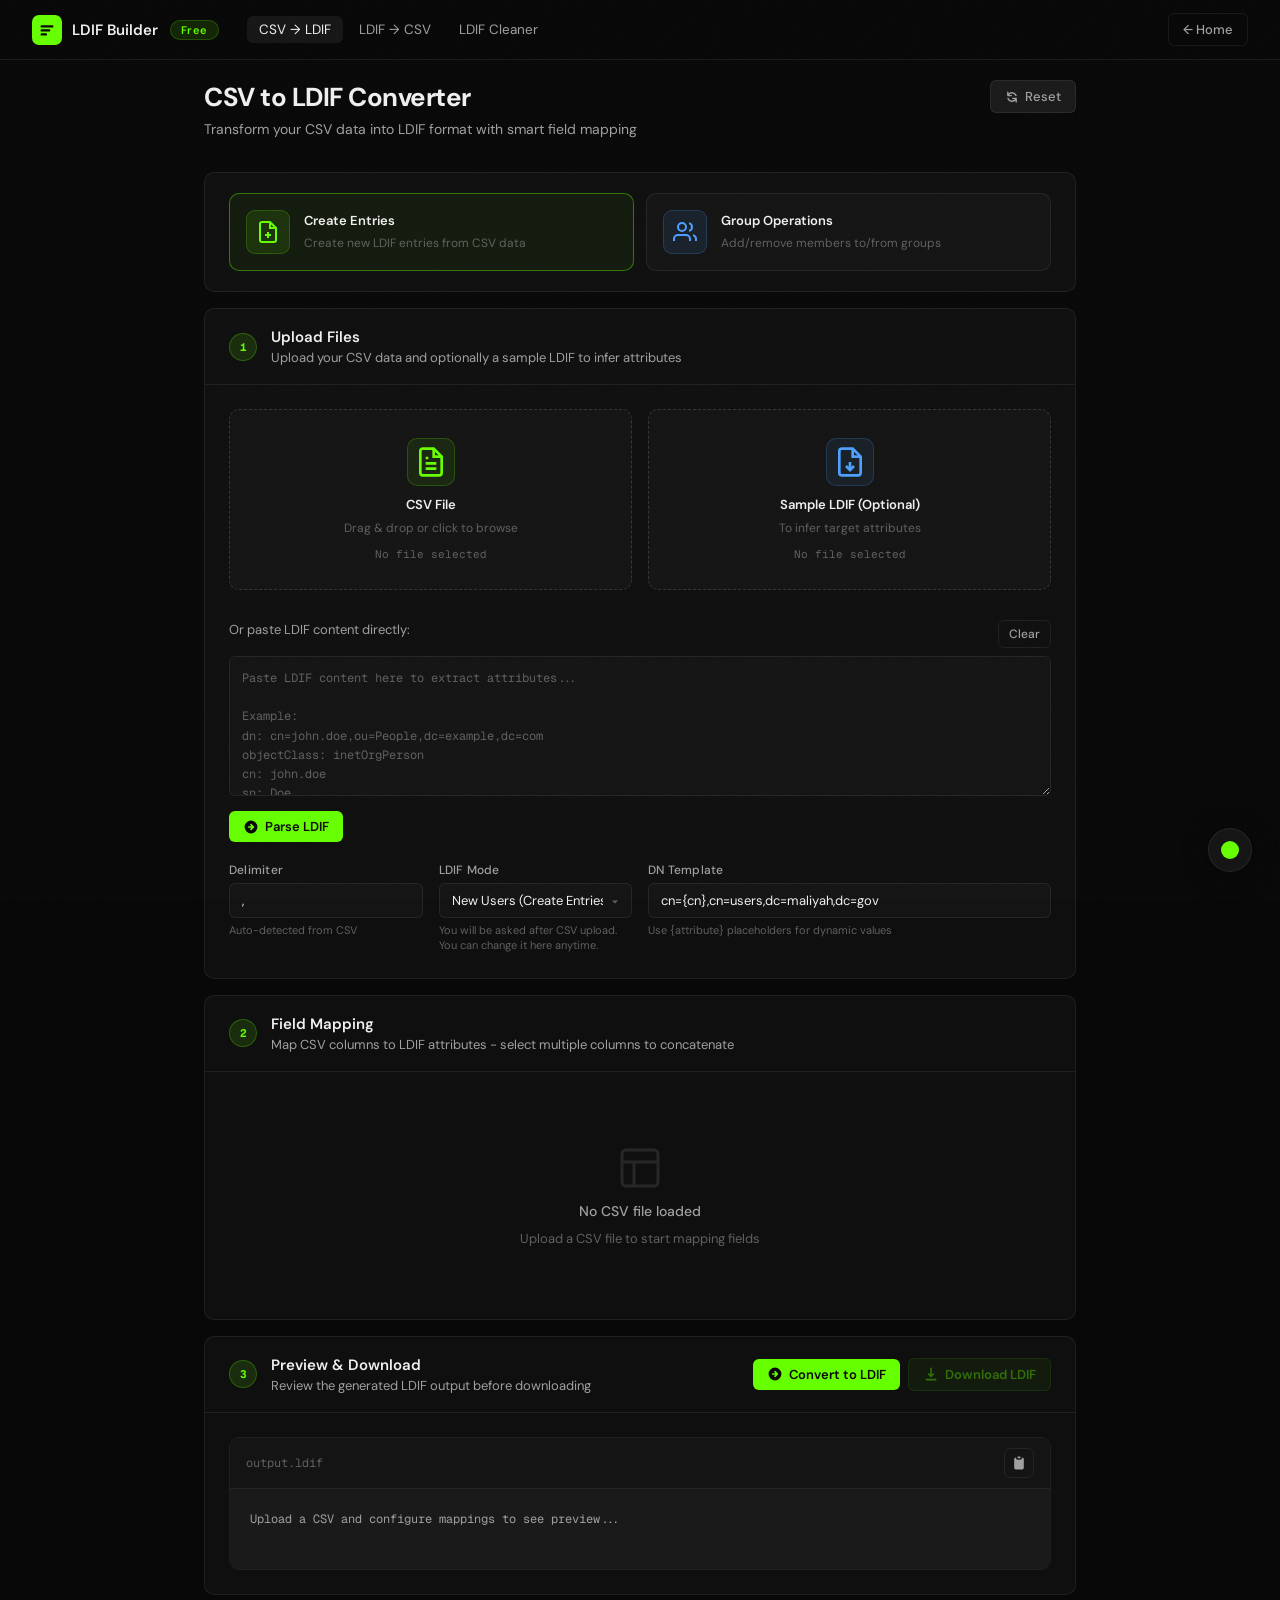
==== csv-to-ldif.html @ 5ff6b65e "Redesign tool pages to match landing page design system - Replace Inter font with DM Sans + Geist Mo" ====
<!doctype html>
<html lang="en">
<head>
  <meta charset="UTF-8" />
  <meta name="viewport" content="width=device-width, initial-scale=1.0" />
  <title>CSV → LDIF Converter</title>
  <link rel="preconnect" href="https://fonts.googleapis.com">
  <link href="https://fonts.googleapis.com/css2?family=DM+Sans:ital,opsz,wght@0,9..40,300;0,9..40,400;0,9..40,500;0,9..40,600;0,9..40,700;1,9..40,400&family=Geist+Mono:wght@300;400;500&display=swap" rel="stylesheet">
  <style>
/* ─── TOKENS ─── */
:root{
  --accent:#66ff00;--accent-rgb:102,255,0;
  --bg:#080808;--bg-1:#0f0f0f;--bg-2:#141414;--bg-3:#1a1a1a;
  --border:rgba(255,255,255,.07);--border-hover:rgba(255,255,255,.14);
  --text:#f0f0f0;--text-2:#a0a0a0;--text-3:#606060;
  --red:#ff4d4d;--yellow:#f5a623;--blue:#4d9fff;
  --r:10px;--r-sm:6px;
}
*,*::before,*::after{box-sizing:border-box;margin:0;padding:0}
html{scroll-behavior:smooth}
body{background:var(--bg);color:var(--text);font-family:'DM Sans',sans-serif;-webkit-font-smoothing:antialiased;overflow-x:hidden}
body::before{content:'';position:fixed;inset:0;z-index:1000;pointer-events:none;opacity:.028;background-image:url("data:image/svg+xml,%3Csvg viewBox='0 0 512 512' xmlns='http://www.w3.org/2000/svg'%3E%3Cfilter id='n'%3E%3CfeTurbulence type='fractalNoise' baseFrequency='0.75' numOctaves='4' stitchTiles='stitch'/%3E%3C/filter%3E%3Crect width='100%25' height='100%25' filter='url(%23n)'/%3E%3C/svg%3E");background-size:200px 200px}

/* ─── NAV ─── */
nav{position:fixed;top:0;left:0;right:0;z-index:500;height:60px;display:flex;align-items:center;padding:0 32px;border-bottom:1px solid var(--border);background:rgba(8,8,8,.82);backdrop-filter:blur(24px) saturate(1.8);-webkit-backdrop-filter:blur(24px) saturate(1.8)}
.nav-logo{display:flex;align-items:center;gap:10px;text-decoration:none;font-size:15px;font-weight:600;color:var(--text);flex-shrink:0}
.nav-logo-mark{width:30px;height:30px;background:var(--accent);border-radius:7px;display:grid;place-items:center;transition:background .3s}
.nav-pill{margin-left:12px;border-radius:100px;padding:2px 10px;font-size:11px;font-weight:600;letter-spacing:.04em;background:rgba(var(--accent-rgb),.12);border:1px solid rgba(var(--accent-rgb),.2);color:var(--accent);transition:background .3s,border-color .3s,color .3s}
.nav-links{display:flex;align-items:center;gap:4px;margin-left:28px;flex:1}
.nav-link{font-size:13.5px;color:var(--text-2);text-decoration:none;padding:5px 12px;border-radius:var(--r-sm);transition:color .15s,background .15s;font-weight:400}
.nav-link:hover{color:var(--text);background:rgba(255,255,255,.05)}
.nav-link.active{color:var(--text);background:rgba(255,255,255,.06)}
.nav-right{margin-left:auto;display:flex;align-items:center;gap:10px}
.btn-ghost{font-size:13px;color:var(--text-2);text-decoration:none;padding:7px 14px;border-radius:var(--r-sm);border:1px solid var(--border);transition:color .15s,border-color .15s;font-weight:500;cursor:pointer;background:none;display:inline-flex;align-items:center;gap:6px}
.btn-ghost:hover{color:var(--text);border-color:var(--border-hover)}

/* ─── LAYOUT ─── */
.page-wrap{max-width:920px;margin:0 auto;padding:80px 24px 80px}
.page-header-row{display:flex;align-items:flex-start;justify-content:space-between;gap:16px;margin-bottom:32px}
.page-title{font-size:26px;font-weight:700;color:var(--text);letter-spacing:-.5px;margin-bottom:5px}
.page-subtitle{font-size:14px;color:var(--text-2);line-height:1.5}

/* ─── CARDS ─── */
.card{background:var(--bg-1);border:1px solid var(--border);border-radius:var(--r);overflow:hidden;margin-bottom:16px}
.card-header{display:flex;align-items:center;gap:14px;padding:18px 24px;border-bottom:1px solid var(--border)}
.card-header>div:not(.step-badge):not(.header-actions){flex:1;min-width:0}
.card-header h2{font-size:15px;font-weight:600;color:var(--text);margin-bottom:2px}
.card-header p{font-size:13px;color:var(--text-2)}
.card-body{padding:24px}
.header-actions{display:flex;align-items:center;gap:8px;margin-left:auto;flex-shrink:0}

/* ─── STEP BADGE ─── */
.step-badge{width:28px;height:28px;border-radius:50%;background:rgba(var(--accent-rgb),.12);border:1px solid rgba(var(--accent-rgb),.25);display:grid;place-items:center;font-size:11px;font-weight:700;color:var(--accent);font-family:'Geist Mono',monospace;flex-shrink:0}

/* ─── BUTTONS ─── */
.btn{display:inline-flex;align-items:center;gap:6px;font-size:13px;font-weight:500;border-radius:var(--r-sm);padding:7px 14px;cursor:pointer;border:none;font-family:'DM Sans',sans-serif;transition:opacity .15s,transform .15s,background .15s,border-color .15s,color .15s;text-decoration:none}
.btn-primary{background:var(--accent);color:#080808;font-weight:600}
.btn-primary:hover{opacity:.88;transform:translateY(-1px)}
.btn-primary:disabled{opacity:.4;cursor:not-allowed;transform:none}
.btn-secondary{background:var(--bg-3);color:var(--text-2);border:1px solid var(--border)}
.btn-secondary:hover{border-color:var(--border-hover);color:var(--text)}
.btn-secondary:disabled{opacity:.4;cursor:not-allowed}
.btn-outline{background:transparent;color:var(--text-2);border:1px solid var(--border)}
.btn-outline:hover{border-color:var(--border-hover);color:var(--text)}
.btn-outline:disabled{opacity:.4;cursor:not-allowed}
.btn-success{background:rgba(var(--accent-rgb),.12);color:var(--accent);border:1px solid rgba(var(--accent-rgb),.25);font-weight:600}
.btn-success:hover{background:rgba(var(--accent-rgb),.2)}
.btn-success:disabled{opacity:.4;cursor:not-allowed}
.btn-sm{padding:5px 10px;font-size:12px}
.btn-icon{background:transparent;border:1px solid var(--border);border-radius:var(--r-sm);padding:6px;cursor:pointer;color:var(--text-2);display:inline-flex;align-items:center;justify-content:center;transition:border-color .15s,color .15s}
.btn-icon:hover{border-color:var(--border-hover);color:var(--text)}

/* ─── FORMS ─── */
.form-group{display:flex;flex-direction:column;gap:5px}
.form-group label{font-size:12px;font-weight:500;color:var(--text-2);letter-spacing:.02em}
.input{background:var(--bg-2);border:1px solid var(--border);color:var(--text);border-radius:var(--r-sm);padding:8px 12px;font-size:13px;font-family:'DM Sans',sans-serif;outline:none;width:100%;transition:border-color .15s}
.input:focus{border-color:rgba(var(--accent-rgb),.4)}
.input::placeholder{color:var(--text-3)}
select.input{cursor:pointer;-webkit-appearance:none;appearance:none;background-image:url("data:image/svg+xml,%3Csvg xmlns='http://www.w3.org/2000/svg' width='12' height='12' viewBox='0 0 20 20' fill='%23606060'%3E%3Cpath d='M10 14l-5-5h10l-5 5z'/%3E%3C/svg%3E");background-repeat:no-repeat;background-position:right 10px center;padding-right:28px}
.hint{font-size:11px;color:var(--text-3);line-height:1.4}
.settings-row{display:grid;grid-template-columns:repeat(auto-fit,minmax(180px,1fr));gap:16px;margin-top:20px}
.settings-row .flex-grow{grid-column:span 2}

/* ─── UPLOAD ─── */
.upload-grid{display:grid;grid-template-columns:1fr 1fr;gap:16px;margin-bottom:20px}
.upload-zone{background:var(--bg-2);border:1px dashed var(--border-hover);border-radius:var(--r);padding:28px 20px;display:flex;flex-direction:column;align-items:center;gap:10px;cursor:pointer;transition:border-color .15s,background .15s;text-align:center;position:relative}
.upload-zone:hover,.upload-zone.drag-over{border-color:rgba(var(--accent-rgb),.4);background:rgba(var(--accent-rgb),.03)}
.upload-icon{width:48px;height:48px;border-radius:10px;background:var(--bg-3);border:1px solid var(--border);display:grid;place-items:center;color:var(--text-3)}
.upload-icon.csv{color:var(--accent);border-color:rgba(var(--accent-rgb),.2);background:rgba(var(--accent-rgb),.08)}
.upload-icon.ldif{color:var(--blue);border-color:rgba(77,159,255,.2);background:rgba(77,159,255,.08)}
.upload-text strong{display:block;font-size:13px;font-weight:600;color:var(--text);margin-bottom:3px}
.upload-text span{font-size:12px;color:var(--text-3)}
.upload-status{font-size:11px;color:var(--text-3);font-family:'Geist Mono',monospace}
.upload-status.loaded{color:var(--accent)}

/* ─── PASTE ─── */
.paste-section{margin-bottom:20px}
.paste-header{display:flex;align-items:center;justify-content:space-between;margin-bottom:8px}
.paste-header span{font-size:13px;color:var(--text-2)}
.paste-textarea{width:100%;height:140px;background:var(--bg-2);border:1px solid var(--border);color:var(--text);border-radius:var(--r-sm);padding:12px;font-size:12px;font-family:'Geist Mono',monospace;line-height:1.6;outline:none;resize:vertical;transition:border-color .15s}
.paste-textarea:focus{border-color:rgba(var(--accent-rgb),.4)}
.paste-textarea::placeholder{color:var(--text-3)}
.paste-section .btn{margin-top:10px}

/* ─── MODE SELECTOR ─── */
.mode-selector-card .card-body{padding:20px 24px}
.mode-selector{display:grid;grid-template-columns:1fr 1fr;gap:12px}
.mode-option{cursor:pointer;position:relative}
.mode-option input[type=radio]{position:absolute;opacity:0;pointer-events:none}
.mode-content{background:var(--bg-2);border:1px solid var(--border);border-radius:var(--r);padding:16px;display:flex;align-items:center;gap:14px;transition:border-color .15s,background .15s}
.mode-option input:checked+.mode-content{border-color:rgba(var(--accent-rgb),.4);background:rgba(var(--accent-rgb),.05)}
.mode-content:hover{border-color:var(--border-hover)}
.mode-icon{width:44px;height:44px;border-radius:9px;display:grid;place-items:center;flex-shrink:0}
.mode-icon.create{background:rgba(var(--accent-rgb),.1);color:var(--accent);border:1px solid rgba(var(--accent-rgb),.2)}
.mode-icon.groups{background:rgba(77,159,255,.1);color:var(--blue);border:1px solid rgba(77,159,255,.2)}
.mode-text strong{display:block;font-size:13px;font-weight:600;color:var(--text);margin-bottom:2px}
.mode-text span{font-size:12px;color:var(--text-3)}

/* ─── MAPPING ─── */
.mapping-interface{display:flex;flex-direction:column;gap:16px}
.mapping-columns{display:grid;grid-template-columns:1fr auto 1fr;gap:16px;align-items:start}
.mapping-column{background:var(--bg-2);border:1px solid var(--border);border-radius:var(--r);overflow:hidden}
.column-header{display:flex;align-items:center;justify-content:space-between;padding:12px 16px;border-bottom:1px solid var(--border)}
.column-header h3{font-size:13px;font-weight:600;color:var(--text)}
.mapping-arrow{display:flex;align-items:center;justify-content:center;padding-top:52px;color:var(--text-3)}
.attribute-list{max-height:320px;overflow-y:auto;padding:8px}
.attribute-list::-webkit-scrollbar{width:4px}
.attribute-list::-webkit-scrollbar-thumb{background:var(--border-hover);border-radius:2px}
.mapping-details{background:var(--bg-2);border:1px solid var(--border);border-radius:var(--r);overflow:hidden}
.details-header{display:flex;align-items:center;justify-content:space-between;padding:14px 20px;border-bottom:1px solid var(--border)}
.details-header h3{font-size:13px;font-weight:600;color:var(--text)}
.details-body{padding:20px;display:flex;flex-direction:column;gap:16px}
.selected-fields label,.literal-row>label{font-size:12px;font-weight:500;color:var(--text-2);display:block;margin-bottom:6px}
.selected-list{display:flex;flex-wrap:wrap;gap:6px;min-height:34px;padding:8px;background:var(--bg-3);border-radius:var(--r-sm);border:1px solid var(--border)}
.literal-controls{display:flex;gap:8px}
.type-options,.concat-options{display:grid;grid-template-columns:1fr 1fr;gap:16px}
.toggle-group{display:flex;flex-direction:column;gap:8px}
.toggle-item{display:flex;align-items:center;gap:8px;cursor:pointer;font-size:13px;color:var(--text-2)}
.toggle-item input[type=checkbox]{accent-color:var(--accent);width:14px;height:14px;cursor:pointer}
.literal-row{display:flex;flex-direction:column;gap:6px}

/* ─── GROUPS ─── */
.groups-interface,.operations-list{display:flex;flex-direction:column;gap:12px}

/* ─── EMPTY STATE ─── */
.empty-state{display:flex;flex-direction:column;align-items:center;justify-content:center;gap:10px;padding:48px 24px;text-align:center;color:var(--text-3)}
.empty-state p{font-size:14px;font-weight:500;color:var(--text-2)}
.empty-state span{font-size:13px;color:var(--text-3)}
.empty-state-sm{display:flex;flex-direction:column;align-items:center;gap:6px;padding:24px;text-align:center}
.empty-state-sm p{font-size:13px;color:var(--text-2)}
.empty-state-sm span{font-size:12px;color:var(--text-3)}

/* ─── PREVIEW ─── */
.preview-container{border:1px solid var(--border);border-radius:var(--r);overflow:hidden}
.preview-header{display:flex;align-items:center;justify-content:space-between;padding:10px 16px;background:var(--bg-2);border-bottom:1px solid var(--border)}
.preview-header span{font-size:12px;color:var(--text-3);font-family:'Geist Mono',monospace}
.preview-code{background:var(--bg-3);color:var(--text-2);font-family:'Geist Mono',monospace;font-size:12px;line-height:1.7;padding:20px;overflow-x:auto;white-space:pre-wrap;word-break:break-all;max-height:480px;overflow-y:auto;min-height:80px}
.preview-code::-webkit-scrollbar{width:4px;height:4px}
.preview-code::-webkit-scrollbar-thumb{background:var(--border-hover);border-radius:2px}

/* ─── ALERTS ─── */
.alert{padding:12px 16px;border-radius:var(--r-sm);font-size:13px;margin-bottom:16px;border:1px solid;line-height:1.5}
.alert-warning{background:rgba(245,166,35,.08);border-color:rgba(245,166,35,.2);color:var(--yellow)}
.alert-info{background:rgba(77,159,255,.08);border-color:rgba(77,159,255,.2);color:var(--blue)}

/* ─── THEME PANEL ─── */
.theme-btn{position:fixed;bottom:28px;right:28px;z-index:600;width:44px;height:44px;border-radius:50%;background:var(--bg-2);border:1px solid var(--border);display:flex;align-items:center;justify-content:center;cursor:pointer;transition:border-color .2s,transform .2s;box-shadow:0 4px 24px rgba(0,0,0,.5)}
.theme-btn:hover{border-color:var(--accent);transform:scale(1.05)}
.theme-swatch{width:18px;height:18px;border-radius:50%;background:var(--accent);transition:background .3s}
.theme-panel{position:fixed;bottom:84px;right:28px;z-index:601;background:var(--bg-2);border:1px solid var(--border);border-radius:16px;padding:20px;width:248px;box-shadow:0 20px 60px rgba(0,0,0,.6);transform:translateY(12px) scale(.96);opacity:0;pointer-events:none;transition:transform .2s ease,opacity .2s ease}
.theme-panel.open{transform:translateY(0) scale(1);opacity:1;pointer-events:all}
.tp-title{font-size:12px;font-weight:600;color:var(--text-2);letter-spacing:.06em;text-transform:uppercase;margin-bottom:14px}
.tp-presets{display:grid;grid-template-columns:repeat(6,1fr);gap:8px;margin-bottom:16px}
.tp-preset{width:100%;aspect-ratio:1;border-radius:50%;border:2px solid transparent;cursor:pointer;transition:transform .15s,border-color .15s}
.tp-preset:hover{transform:scale(1.15)}
.tp-preset.selected{border-color:var(--text)}
.tp-input-row{display:flex;align-items:center;gap:8px;margin-bottom:12px}
.tp-hash{font-family:'Geist Mono',monospace;font-size:13px;color:var(--text-3)}
.tp-hex{flex:1;background:var(--bg-3);border:1px solid var(--border);border-radius:var(--r-sm);padding:7px 10px;font-family:'Geist Mono',monospace;font-size:13px;color:var(--text);outline:none;transition:border-color .15s;letter-spacing:.06em;text-transform:uppercase}
.tp-hex:focus{border-color:var(--accent)}
.tp-hex::placeholder{color:var(--text-3)}
.tp-apply{background:var(--accent);color:#080808;border:none;border-radius:var(--r-sm);padding:7px 14px;font-size:12px;font-weight:700;cursor:pointer;transition:opacity .15s,background .3s;white-space:nowrap}
.tp-apply:hover{opacity:.85}
.tp-live-row{display:flex;align-items:center;gap:8px}
.tp-live-dot{width:8px;height:8px;border-radius:50%;background:var(--accent);transition:background .3s}
.tp-live-label{font-size:11px;color:var(--text-3)}
.tp-error{font-size:11px;color:#ff4d4d;margin-top:6px;min-height:16px;font-family:'Geist Mono',monospace}

/* ─── RESPONSIVE ─── */
@media(max-width:768px){
  nav{padding:0 16px}
  .nav-links{display:none}
  .page-wrap{padding:76px 16px 60px}
  .upload-grid{grid-template-columns:1fr}
  .mapping-columns{grid-template-columns:1fr}
  .mapping-arrow{display:none}
  .type-options,.concat-options{grid-template-columns:1fr}
  .settings-row .flex-grow{grid-column:span 1}
}
  </style>
</head>
<body>

<nav>
  <a href="index.html" class="nav-logo">
    <div class="nav-logo-mark">
      <svg width="16" height="16" viewBox="0 0 20 20" fill="none">
        <rect x="2" y="4" width="16" height="3" rx="1.5" fill="#080808"/>
        <rect x="2" y="9" width="12" height="3" rx="1.5" fill="#080808"/>
        <rect x="2" y="14" width="8" height="3" rx="1.5" fill="#080808"/>
      </svg>
    </div>
    LDIF Builder
  </a>
  <span class="nav-pill">Free</span>
  <div class="nav-links">
    <a href="csv-to-ldif.html" class="nav-link active">CSV → LDIF</a>
    <a href="ldif-to-csv.html" class="nav-link">LDIF → CSV</a>
    <a href="ldif-cleaner.html" class="nav-link">LDIF Cleaner</a>
  </div>
  <div class="nav-right">
    <a href="index.html" class="btn-ghost">← Home</a>
  </div>
</nav>

<div class="page-wrap">
  <div class="page-header-row">
    <div>
      <h1 class="page-title">CSV to LDIF Converter</h1>
      <p class="page-subtitle">Transform your CSV data into LDIF format with smart field mapping</p>
    </div>
    <div>
      <button class="btn btn-secondary" id="resetBtn">
        <svg width="14" height="14" viewBox="0 0 20 20" fill="currentColor">
          <path fill-rule="evenodd" d="M4 2a1 1 0 011 1v2.101a7.002 7.002 0 0111.601 2.566 1 1 0 11-1.885.666A5.002 5.002 0 005.999 7H9a1 1 0 010 2H4a1 1 0 01-1-1V3a1 1 0 011-1zm.008 9.057a1 1 0 011.276.61A5.002 5.002 0 0014.001 13H11a1 1 0 110-2h5a1 1 0 011 1v5a1 1 0 11-2 0v-2.101a7.002 7.002 0 01-11.601-2.566 1 1 0 01.61-1.276z" clip-rule="evenodd" />
        </svg>
        Reset
      </button>
    </div>
  </div>

  <!-- Mode Selector -->
  <section class="card mode-selector-card">
    <div class="card-body">
      <div class="mode-selector">
        <label class="mode-option">
          <input type="radio" name="appMode" value="create" checked />
          <div class="mode-content">
            <div class="mode-icon create">
              <svg width="24" height="24" viewBox="0 0 24 24" fill="none" stroke="currentColor" stroke-width="2">
                <path d="M14 2H6a2 2 0 0 0-2 2v16a2 2 0 0 0 2 2h12a2 2 0 0 0 2-2V8z" />
                <polyline points="14 2 14 8 20 8" />
                <line x1="12" y1="18" x2="12" y2="12" />
                <line x1="9" y1="15" x2="15" y2="15" />
              </svg>
            </div>
            <div class="mode-text">
              <strong>Create Entries</strong>
              <span>Create new LDIF entries from CSV data</span>
            </div>
          </div>
        </label>
        <label class="mode-option">
          <input type="radio" name="appMode" value="groups" />
          <div class="mode-content">
            <div class="mode-icon groups">
              <svg width="24" height="24" viewBox="0 0 24 24" fill="none" stroke="currentColor" stroke-width="2">
                <path d="M17 21v-2a4 4 0 0 0-4-4H5a4 4 0 0 0-4 4v2" />
                <circle cx="9" cy="7" r="4" />
                <path d="M23 21v-2a4 4 0 0 0-3-3.87" />
                <path d="M16 3.13a4 4 0 0 1 0 7.75" />
              </svg>
            </div>
            <div class="mode-text">
              <strong>Group Operations</strong>
              <span>Add/remove members to/from groups</span>
            </div>
          </div>
        </label>
      </div>
    </div>
  </section>

  <!-- Step 1: Upload -->
  <section class="card" id="step1Card">
    <div class="card-header">
      <div class="step-badge">1</div>
      <div>
        <h2>Upload Files</h2>
        <p class="create-mode-only">Upload your CSV data and optionally a sample LDIF to infer attributes</p>
        <p class="groups-mode-only" style="display: none;">Upload CSV file with member identifiers (e.g., civil IDs)</p>
      </div>
    </div>
    <div class="card-body">
      <div class="upload-grid">
        <div class="upload-zone" id="csvDropZone">
          <input type="file" id="csvInput" accept=".csv" hidden />
          <div class="upload-icon csv">
            <svg width="32" height="32" viewBox="0 0 24 24" fill="none" stroke="currentColor" stroke-width="2">
              <path d="M14 2H6a2 2 0 0 0-2 2v16a2 2 0 0 0 2 2h12a2 2 0 0 0 2-2V8z" />
              <polyline points="14 2 14 8 20 8" />
              <line x1="16" y1="13" x2="8" y2="13" />
              <line x1="16" y1="17" x2="8" y2="17" />
              <polyline points="10 9 9 9 8 9" />
            </svg>
          </div>
          <div class="upload-text">
            <strong>CSV File</strong>
            <span>Drag &amp; drop or click to browse</span>
          </div>
          <div class="upload-status" id="csvStatus">No file selected</div>
        </div>

        <div class="upload-zone create-mode-only" id="ldifDropZone">
          <input type="file" id="ldifInput" accept=".ldif,.txt" hidden />
          <div class="upload-icon ldif">
            <svg width="32" height="32" viewBox="0 0 24 24" fill="none" stroke="currentColor" stroke-width="2">
              <path d="M14 2H6a2 2 0 0 0-2 2v16a2 2 0 0 0 2 2h12a2 2 0 0 0 2-2V8z" />
              <polyline points="14 2 14 8 20 8" />
              <path d="M12 18v-6" />
              <path d="M9 15l3 3 3-3" />
            </svg>
          </div>
          <div class="upload-text">
            <strong>Sample LDIF (Optional)</strong>
            <span>To infer target attributes</span>
          </div>
          <div class="upload-status" id="ldifStatus">No file selected</div>
        </div>
      </div>

      <div class="paste-section create-mode-only">
        <div class="paste-header">
          <span>Or paste LDIF content directly:</span>
          <button class="btn btn-outline btn-sm" id="clearLdifPasteBtn">Clear</button>
        </div>
        <textarea id="ldifPasteArea" class="paste-textarea" placeholder="Paste LDIF content here to extract attributes...

Example:
dn: cn=john.doe,ou=People,dc=example,dc=com
objectClass: inetOrgPerson
cn: john.doe
sn: Doe
givenName: John
mail: john.doe@example.com"></textarea>
        <button class="btn btn-primary" id="parseLdifPasteBtn">
          <svg width="16" height="16" viewBox="0 0 20 20" fill="currentColor">
            <path fill-rule="evenodd" d="M10 18a8 8 0 100-16 8 8 0 000 16zm3.707-8.707l-3-3a1 1 0 00-1.414 1.414L10.586 9H7a1 1 0 100 2h3.586l-1.293 1.293a1 1 0 101.414 1.414l3-3a1 1 0 000-1.414z" clip-rule="evenodd" />
          </svg>
          Parse LDIF
        </button>
      </div>

      <div class="settings-row">
        <div class="form-group">
          <label for="delimiter">Delimiter</label>
          <input type="text" id="delimiter" class="input" value="," placeholder="," />
          <span class="hint">Auto-detected from CSV</span>
        </div>
        <div class="form-group create-mode-only">
          <label for="userRecordMode">LDIF Mode</label>
          <select id="userRecordMode" class="input">
            <option value="new">New Users (Create Entries)</option>
            <option value="modify">Old Users (Modify Existing)</option>
          </select>
          <span class="hint">You will be asked after CSV upload. You can change it here anytime.</span>
        </div>
        <div class="form-group flex-grow create-mode-only">
          <label for="dnTemplate">DN Template</label>
          <input type="text" id="dnTemplate" class="input" value="cn={cn},cn=users,dc=maliyah,dc=gov" />
          <span class="hint">Use {attribute} placeholders for dynamic values</span>
        </div>
      </div>
    </div>
  </section>

  <!-- Step 2: Mappings / Operations -->
  <section class="card" id="step2Card">
    <div class="card-header">
      <div class="step-badge">2</div>
      <div>
        <h2 class="create-mode-only">Field Mapping</h2>
        <p class="create-mode-only">Map CSV columns to LDIF attributes - select multiple columns to concatenate</p>
        <h2 class="groups-mode-only" style="display: none;">Configure Operations</h2>
        <p class="groups-mode-only" style="display: none;">Define group operations to add/remove members. Use static groups or map group names from CSV for multi-group support.</p>
      </div>
      <button class="btn btn-outline btn-sm groups-mode-only" id="addOperationBtn" style="display: none;">+ Add Operation</button>
    </div>
    <div class="card-body">
      <div id="mappingHint" class="empty-state">
        <svg width="48" height="48" viewBox="0 0 24 24" fill="none" stroke="currentColor" stroke-width="1.5" opacity="0.3">
          <rect x="3" y="3" width="18" height="18" rx="2" ry="2" />
          <line x1="3" y1="9" x2="21" y2="9" />
          <line x1="9" y1="21" x2="9" y2="9" />
        </svg>
        <p>No CSV file loaded</p>
        <span>Upload a CSV file to start mapping fields</span>
      </div>
      <div id="mappingInterface" class="mapping-interface" style="display: none;">
        <div class="mapping-columns">
          <div class="mapping-column">
            <div class="column-header">
              <h3>LDIF Attributes (Target)</h3>
              <button class="btn btn-outline btn-sm" id="addLdifAttr">+ Add Custom</button>
            </div>
            <div id="ldifAttributesList" class="attribute-list"></div>
          </div>

          <div class="mapping-arrow">
            <svg width="32" height="32" viewBox="0 0 24 24" fill="none" stroke="currentColor" stroke-width="2">
              <line x1="5" y1="12" x2="19" y2="12"></line>
              <polyline points="12 5 19 12 12 19"></polyline>
            </svg>
          </div>

          <div class="mapping-column">
            <div class="column-header">
              <h3>CSV Columns (Source)</h3>
              <span class="hint" id="csvColumnCount">0 columns</span>
            </div>
            <div id="csvColumnsList" class="attribute-list"></div>
          </div>
        </div>

        <div class="mapping-details" id="mappingDetails" style="display: none;">
          <div class="details-header">
            <h3>Mapping Configuration: <span id="currentAttrName"></span></h3>
            <button class="btn btn-secondary btn-sm" id="clearMapping">Clear Mapping</button>
          </div>
          <div class="details-body">
            <div class="selected-fields">
              <label>Selected CSV Columns:</label>
              <div id="selectedFieldsList" class="selected-list"></div>
            </div>
            <div class="literal-row">
              <label for="literalValue">Add Literal Value</label>
              <div class="literal-controls">
                <input type="text" id="literalValue" class="input" placeholder="e.g., @example.com or OU=People" />
                <button class="btn btn-outline btn-sm" id="addLiteral">Add Literal</button>
              </div>
              <span class="hint">Use literals to add prefixes/suffixes or static text alongside CSV columns.</span>
            </div>
            <div class="type-options">
              <div class="form-group">
                <label for="attrType">Attribute Type</label>
                <select id="attrType" class="input">
                  <option value="text">Text (plain value)</option>
                  <option value="dn">DN (Distinguished Name)</option>
                </select>
                <span class="hint">Use DN type for attributes like manager that reference other entries.</span>
              </div>
              <div class="form-group dn-template-group" id="dnTemplateGroup" style="display: none;">
                <label for="attrDnTemplate">DN Template for this Attribute</label>
                <input type="text" id="attrDnTemplate" class="input" placeholder="cn={value},cn=users,dc=maliyah,dc=gov" />
                <span class="hint">Use {value} as placeholder for the mapped value (e.g., manager's civil ID).</span>
              </div>
            </div>
            <div class="concat-options">
              <div class="form-group">
                <label>Concatenation Separator</label>
                <input type="text" id="concatSeparator" class="input" value=" " placeholder="Space" />
                <span class="hint">Character(s) to join multiple fields (e.g., space, comma, dash)</span>
              </div>
              <div class="form-group">
                <label class="toggle-item">
                  <input type="checkbox" id="useCustomSeparator" />
                  <span>Use Custom Separator for Column Combining</span>
                </label>
                <span class="hint">Enable this to combine multiple CSV columns with a delimiter that can be split later in LDIF → CSV</span>
              </div>
              <div class="form-group" id="customSeparatorGroup" style="display: none;">
                <label>Custom Separator (for splitting later)</label>
                <input type="text" id="customSeparator" class="input" value="," placeholder="," />
                <span class="hint">Use a unique delimiter (e.g., comma, pipe |, or semicolon ;) to combine columns so they can be easily split in the LDIF → CSV tool</span>
              </div>
              <div class="toggle-group">
                <label class="toggle-item">
                  <input type="checkbox" id="concatTrim" checked />
                  <span>Trim whitespace</span>
                </label>
                <label class="toggle-item">
                  <input type="checkbox" id="concatSkipEmpty" checked />
                  <span>Skip empty parts</span>
                </label>
              </div>
            </div>
            <div class="literal-row">
              <label>Repeatable Attributes</label>
              <div class="literal-controls">
                <select id="repeatablePreset" class="input">
                  <option value="objectClass">objectClass</option>
                  <option value="replace">replace</option>
                </select>
                <button class="btn btn-outline btn-sm" id="addRepeatablePreset" type="button">Add Preset</button>
              </div>
              <div class="literal-controls" style="margin-top: 8px;">
                <input type="text" id="customRepeatableAttr" class="input" placeholder="Custom attribute (e.g., changetype)" />
                <button class="btn btn-outline btn-sm" id="addCustomRepeatable" type="button">Add Custom</button>
              </div>
              <span class="hint">Default repeatable attributes are objectClass and replace.</span>
              <div id="repeatableAttrsList" class="selected-list" style="margin-top: 8px;"></div>
            </div>
          </div>
        </div>
      </div>

      <!-- Groups Mode: Operations List -->
      <div id="groupsInterface" class="groups-interface" style="display: none;">
        <div id="groupsHint" class="empty-state">
          <svg width="48" height="48" viewBox="0 0 24 24" fill="none" stroke="currentColor" stroke-width="1.5" opacity="0.3">
            <path d="M17 21v-2a4 4 0 0 0-4-4H5a4 4 0 0 0-4 4v2" />
            <circle cx="9" cy="7" r="4" />
            <path d="M23 21v-2a4 4 0 0 0-3-3.87" />
            <path d="M16 3.13a4 4 0 0 1 0 7.75" />
          </svg>
          <p>No operations configured</p>
          <span>Click "+ Add Operation" to add group membership updates or single-user attribute modifications</span>
        </div>
        <div id="operationsList" class="operations-list"></div>
      </div>
    </div>
  </section>

  <!-- Step 3: Preview -->
  <section class="card">
    <div class="card-header">
      <div class="step-badge">3</div>
      <div>
        <h2>Preview &amp; Download</h2>
        <p>Review the generated LDIF output before downloading</p>
      </div>
      <div class="header-actions">
        <button class="btn btn-primary" id="convertBtn">
          <svg width="16" height="16" viewBox="0 0 20 20" fill="currentColor">
            <path fill-rule="evenodd" d="M10 18a8 8 0 100-16 8 8 0 000 16zm3.707-8.707l-3-3a1 1 0 00-1.414 1.414L10.586 9H7a1 1 0 100 2h3.586l-1.293 1.293a1 1 0 101.414 1.414l3-3a1 1 0 000-1.414z" clip-rule="evenodd" />
          </svg>
          Convert to LDIF
        </button>
        <button class="btn btn-success" id="downloadBtn" disabled>
          <svg width="16" height="16" viewBox="0 0 20 20" fill="currentColor">
            <path fill-rule="evenodd" d="M3 17a1 1 0 011-1h12a1 1 0 110 2H4a1 1 0 01-1-1zm3.293-7.707a1 1 0 011.414 0L9 10.586V3a1 1 0 112 0v7.586l1.293-1.293a1 1 0 111.414 1.414l-3 3a1 1 0 01-1.414 0l-3-3a1 1 0 010-1.414z" clip-rule="evenodd" />
          </svg>
          Download LDIF
        </button>
      </div>
    </div>
    <div class="card-body">
      <div id="warnings" class="alert alert-warning" hidden></div>
      <div class="preview-container">
        <div class="preview-header">
          <span>output.ldif</span>
          <button class="btn-icon" id="copyBtn" title="Copy to clipboard">
            <svg width="16" height="16" viewBox="0 0 20 20" fill="currentColor">
              <path d="M8 3a1 1 0 011-1h2a1 1 0 110 2H9a1 1 0 01-1-1z" />
              <path d="M6 3a2 2 0 00-2 2v11a2 2 0 002 2h8a2 2 0 002-2V5a2 2 0 00-2-2 3 3 0 01-3 3H9a3 3 0 01-3-3z" />
            </svg>
          </button>
        </div>
        <pre id="preview" class="preview-code">Upload a CSV and configure mappings to see preview...</pre>
      </div>
    </div>
  </section>
</div>

<!-- ─── THEME PANEL ─── -->
<div class="theme-btn" id="theme-btn" title="Customize accent color">
  <div class="theme-swatch" id="theme-swatch"></div>
</div>
<div class="theme-panel" id="theme-panel">
  <div class="tp-title">Accent Color</div>
  <div class="tp-presets" id="tp-presets"></div>
  <div class="tp-input-row">
    <span class="tp-hash">#</span>
    <input class="tp-hex" id="tp-hex" maxlength="6" placeholder="66FF00" spellcheck="false">
    <button class="tp-apply" id="tp-apply">Apply</button>
  </div>
  <div class="tp-error" id="tp-error"></div>
  <div class="tp-live-row">
    <div class="tp-live-dot" id="tp-live-dot"></div>
    <span class="tp-live-label" id="tp-live-label">Current: #66FF00</span>
  </div>
</div>

<script src="app.js"></script>
<script>
/* ─── THEME ENGINE ─── */
const PRESETS=[{hex:'66FF00',label:'Lime'},{hex:'6366F1',label:'Indigo'},{hex:'3B82F6',label:'Blue'},{hex:'F97316',label:'Orange'},{hex:'EC4899',label:'Pink'},{hex:'EAB308',label:'Amber'}];
const root=document.documentElement;
function hexToRgb(hex){hex=hex.replace(/^#/,'');if(hex.length===3)hex=hex.split('').map(c=>c+c).join('');if(hex.length!==6||!/^[0-9a-fA-F]{6}$/.test(hex))return null;const n=parseInt(hex,16);return{r:(n>>16)&255,g:(n>>8)&255,b:n&255}}
function contrastColor(r,g,b){return(0.299*r+0.587*g+0.114*b)/255>0.55?'#080808':'#f0f0f0'}
function applyAccent(hex){
  hex=hex.replace(/^#/,'').toUpperCase();
  const rgb=hexToRgb(hex);if(!rgb)return false;
  const{r,g,b}=rgb;const fullHex=`#${hex}`;const rgbStr=`${r}, ${g}, ${b}`;
  root.style.setProperty('--accent',fullHex);
  root.style.setProperty('--accent-rgb',rgbStr);
  document.getElementById('theme-swatch').style.background=fullHex;
  document.getElementById('tp-live-dot').style.background=fullHex;
  document.getElementById('tp-live-label').textContent=`Current: #${hex}`;
  const txtColor=contrastColor(r,g,b);
  document.querySelectorAll('.btn-accent').forEach(el=>{el.style.color=txtColor});
  document.querySelectorAll('.tp-preset').forEach(el=>{el.classList.toggle('selected',el.dataset.hex===hex)});
  document.getElementById('tp-hex').value=hex;
  document.getElementById('tp-error').textContent='';
  return true;
}
const presetsEl=document.getElementById('tp-presets');
PRESETS.forEach(p=>{
  const btn=document.createElement('button');
  btn.className='tp-preset';btn.dataset.hex=p.hex;btn.title=p.label;btn.style.background=`#${p.hex}`;
  if(p.hex==='66FF00')btn.classList.add('selected');
  btn.addEventListener('click',()=>{applyAccent(p.hex);document.getElementById('tp-hex').value=p.hex});
  presetsEl.appendChild(btn);
});
document.getElementById('tp-apply').addEventListener('click',()=>{const val=document.getElementById('tp-hex').value.trim();if(!applyAccent(val))document.getElementById('tp-error').textContent='Invalid hex — e.g. 3B82F6'});
document.getElementById('tp-hex').addEventListener('keydown',e=>{if(e.key==='Enter')document.getElementById('tp-apply').click()});
document.getElementById('tp-hex').addEventListener('input',e=>{e.target.value=e.target.value.toUpperCase();document.getElementById('tp-error').textContent='';if(e.target.value.length===6)applyAccent(e.target.value)});
const themeBtn=document.getElementById('theme-btn');
const themePanel=document.getElementById('theme-panel');
themeBtn.addEventListener('click',e=>{e.stopPropagation();themePanel.classList.toggle('open')});
document.addEventListener('click',e=>{if(!themePanel.contains(e.target))themePanel.classList.remove('open')});
</script>
</body>
</html>
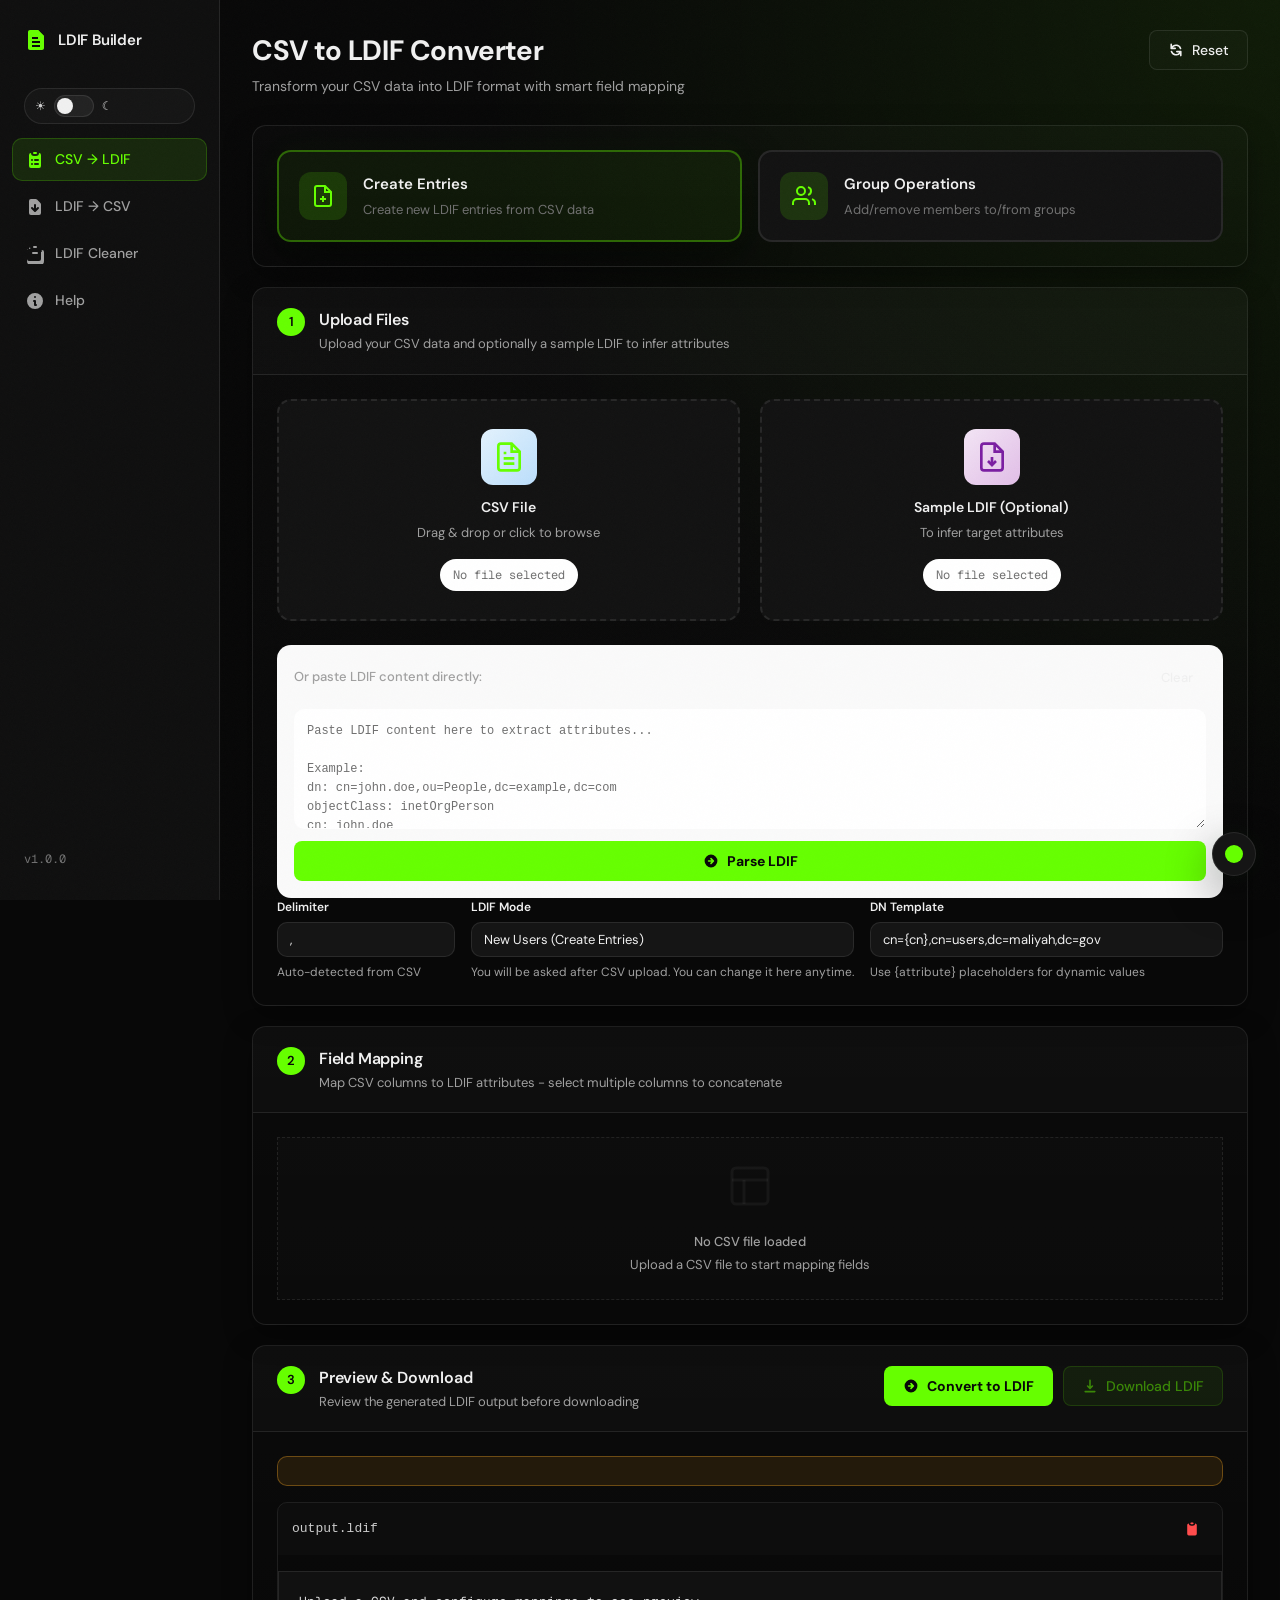
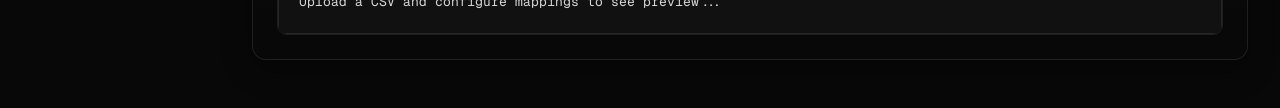
==== commit b99080a6: "landing page + themes implementation" ====
--- a/csv-to-ldif.html
+++ b/csv-to-ldif.html
@@ -1,624 +1,442 @@
-<!doctype html>
-<html lang="en">
-<head>
-  <meta charset="UTF-8" />
-  <meta name="viewport" content="width=device-width, initial-scale=1.0" />
-  <title>CSV → LDIF Converter</title>
-  <link rel="preconnect" href="https://fonts.googleapis.com">
-  <link href="https://fonts.googleapis.com/css2?family=DM+Sans:ital,opsz,wght@0,9..40,300;0,9..40,400;0,9..40,500;0,9..40,600;0,9..40,700;1,9..40,400&family=Geist+Mono:wght@300;400;500&display=swap" rel="stylesheet">
-  <style>
-/* ─── TOKENS ─── */
-:root{
-  --accent:#66ff00;--accent-rgb:102,255,0;
-  --bg:#080808;--bg-1:#0f0f0f;--bg-2:#141414;--bg-3:#1a1a1a;
-  --border:rgba(255,255,255,.07);--border-hover:rgba(255,255,255,.14);
-  --text:#f0f0f0;--text-2:#a0a0a0;--text-3:#606060;
-  --red:#ff4d4d;--yellow:#f5a623;--blue:#4d9fff;
-  --r:10px;--r-sm:6px;
-}
-*,*::before,*::after{box-sizing:border-box;margin:0;padding:0}
-html{scroll-behavior:smooth}
-body{background:var(--bg);color:var(--text);font-family:'DM Sans',sans-serif;-webkit-font-smoothing:antialiased;overflow-x:hidden}
-body::before{content:'';position:fixed;inset:0;z-index:1000;pointer-events:none;opacity:.028;background-image:url("data:image/svg+xml,%3Csvg viewBox='0 0 512 512' xmlns='http://www.w3.org/2000/svg'%3E%3Cfilter id='n'%3E%3CfeTurbulence type='fractalNoise' baseFrequency='0.75' numOctaves='4' stitchTiles='stitch'/%3E%3C/filter%3E%3Crect width='100%25' height='100%25' filter='url(%23n)'/%3E%3C/svg%3E");background-size:200px 200px}
-
-/* ─── NAV ─── */
-nav{position:fixed;top:0;left:0;right:0;z-index:500;height:60px;display:flex;align-items:center;padding:0 32px;border-bottom:1px solid var(--border);background:rgba(8,8,8,.82);backdrop-filter:blur(24px) saturate(1.8);-webkit-backdrop-filter:blur(24px) saturate(1.8)}
-.nav-logo{display:flex;align-items:center;gap:10px;text-decoration:none;font-size:15px;font-weight:600;color:var(--text);flex-shrink:0}
-.nav-logo-mark{width:30px;height:30px;background:var(--accent);border-radius:7px;display:grid;place-items:center;transition:background .3s}
-.nav-pill{margin-left:12px;border-radius:100px;padding:2px 10px;font-size:11px;font-weight:600;letter-spacing:.04em;background:rgba(var(--accent-rgb),.12);border:1px solid rgba(var(--accent-rgb),.2);color:var(--accent);transition:background .3s,border-color .3s,color .3s}
-.nav-links{display:flex;align-items:center;gap:4px;margin-left:28px;flex:1}
-.nav-link{font-size:13.5px;color:var(--text-2);text-decoration:none;padding:5px 12px;border-radius:var(--r-sm);transition:color .15s,background .15s;font-weight:400}
-.nav-link:hover{color:var(--text);background:rgba(255,255,255,.05)}
-.nav-link.active{color:var(--text);background:rgba(255,255,255,.06)}
-.nav-right{margin-left:auto;display:flex;align-items:center;gap:10px}
-.btn-ghost{font-size:13px;color:var(--text-2);text-decoration:none;padding:7px 14px;border-radius:var(--r-sm);border:1px solid var(--border);transition:color .15s,border-color .15s;font-weight:500;cursor:pointer;background:none;display:inline-flex;align-items:center;gap:6px}
-.btn-ghost:hover{color:var(--text);border-color:var(--border-hover)}
-
-/* ─── LAYOUT ─── */
-.page-wrap{max-width:920px;margin:0 auto;padding:80px 24px 80px}
-.page-header-row{display:flex;align-items:flex-start;justify-content:space-between;gap:16px;margin-bottom:32px}
-.page-title{font-size:26px;font-weight:700;color:var(--text);letter-spacing:-.5px;margin-bottom:5px}
-.page-subtitle{font-size:14px;color:var(--text-2);line-height:1.5}
-
-/* ─── CARDS ─── */
-.card{background:var(--bg-1);border:1px solid var(--border);border-radius:var(--r);overflow:hidden;margin-bottom:16px}
-.card-header{display:flex;align-items:center;gap:14px;padding:18px 24px;border-bottom:1px solid var(--border)}
-.card-header>div:not(.step-badge):not(.header-actions){flex:1;min-width:0}
-.card-header h2{font-size:15px;font-weight:600;color:var(--text);margin-bottom:2px}
-.card-header p{font-size:13px;color:var(--text-2)}
-.card-body{padding:24px}
-.header-actions{display:flex;align-items:center;gap:8px;margin-left:auto;flex-shrink:0}
-
-/* ─── STEP BADGE ─── */
-.step-badge{width:28px;height:28px;border-radius:50%;background:rgba(var(--accent-rgb),.12);border:1px solid rgba(var(--accent-rgb),.25);display:grid;place-items:center;font-size:11px;font-weight:700;color:var(--accent);font-family:'Geist Mono',monospace;flex-shrink:0}
-
-/* ─── BUTTONS ─── */
-.btn{display:inline-flex;align-items:center;gap:6px;font-size:13px;font-weight:500;border-radius:var(--r-sm);padding:7px 14px;cursor:pointer;border:none;font-family:'DM Sans',sans-serif;transition:opacity .15s,transform .15s,background .15s,border-color .15s,color .15s;text-decoration:none}
-.btn-primary{background:var(--accent);color:#080808;font-weight:600}
-.btn-primary:hover{opacity:.88;transform:translateY(-1px)}
-.btn-primary:disabled{opacity:.4;cursor:not-allowed;transform:none}
-.btn-secondary{background:var(--bg-3);color:var(--text-2);border:1px solid var(--border)}
-.btn-secondary:hover{border-color:var(--border-hover);color:var(--text)}
-.btn-secondary:disabled{opacity:.4;cursor:not-allowed}
-.btn-outline{background:transparent;color:var(--text-2);border:1px solid var(--border)}
-.btn-outline:hover{border-color:var(--border-hover);color:var(--text)}
-.btn-outline:disabled{opacity:.4;cursor:not-allowed}
-.btn-success{background:rgba(var(--accent-rgb),.12);color:var(--accent);border:1px solid rgba(var(--accent-rgb),.25);font-weight:600}
-.btn-success:hover{background:rgba(var(--accent-rgb),.2)}
-.btn-success:disabled{opacity:.4;cursor:not-allowed}
-.btn-sm{padding:5px 10px;font-size:12px}
-.btn-icon{background:transparent;border:1px solid var(--border);border-radius:var(--r-sm);padding:6px;cursor:pointer;color:var(--text-2);display:inline-flex;align-items:center;justify-content:center;transition:border-color .15s,color .15s}
-.btn-icon:hover{border-color:var(--border-hover);color:var(--text)}
-
-/* ─── FORMS ─── */
-.form-group{display:flex;flex-direction:column;gap:5px}
-.form-group label{font-size:12px;font-weight:500;color:var(--text-2);letter-spacing:.02em}
-.input{background:var(--bg-2);border:1px solid var(--border);color:var(--text);border-radius:var(--r-sm);padding:8px 12px;font-size:13px;font-family:'DM Sans',sans-serif;outline:none;width:100%;transition:border-color .15s}
-.input:focus{border-color:rgba(var(--accent-rgb),.4)}
-.input::placeholder{color:var(--text-3)}
-select.input{cursor:pointer;-webkit-appearance:none;appearance:none;background-image:url("data:image/svg+xml,%3Csvg xmlns='http://www.w3.org/2000/svg' width='12' height='12' viewBox='0 0 20 20' fill='%23606060'%3E%3Cpath d='M10 14l-5-5h10l-5 5z'/%3E%3C/svg%3E");background-repeat:no-repeat;background-position:right 10px center;padding-right:28px}
-.hint{font-size:11px;color:var(--text-3);line-height:1.4}
-.settings-row{display:grid;grid-template-columns:repeat(auto-fit,minmax(180px,1fr));gap:16px;margin-top:20px}
-.settings-row .flex-grow{grid-column:span 2}
-
-/* ─── UPLOAD ─── */
-.upload-grid{display:grid;grid-template-columns:1fr 1fr;gap:16px;margin-bottom:20px}
-.upload-zone{background:var(--bg-2);border:1px dashed var(--border-hover);border-radius:var(--r);padding:28px 20px;display:flex;flex-direction:column;align-items:center;gap:10px;cursor:pointer;transition:border-color .15s,background .15s;text-align:center;position:relative}
-.upload-zone:hover,.upload-zone.drag-over{border-color:rgba(var(--accent-rgb),.4);background:rgba(var(--accent-rgb),.03)}
-.upload-icon{width:48px;height:48px;border-radius:10px;background:var(--bg-3);border:1px solid var(--border);display:grid;place-items:center;color:var(--text-3)}
-.upload-icon.csv{color:var(--accent);border-color:rgba(var(--accent-rgb),.2);background:rgba(var(--accent-rgb),.08)}
-.upload-icon.ldif{color:var(--blue);border-color:rgba(77,159,255,.2);background:rgba(77,159,255,.08)}
-.upload-text strong{display:block;font-size:13px;font-weight:600;color:var(--text);margin-bottom:3px}
-.upload-text span{font-size:12px;color:var(--text-3)}
-.upload-status{font-size:11px;color:var(--text-3);font-family:'Geist Mono',monospace}
-.upload-status.loaded{color:var(--accent)}
-
-/* ─── PASTE ─── */
-.paste-section{margin-bottom:20px}
-.paste-header{display:flex;align-items:center;justify-content:space-between;margin-bottom:8px}
-.paste-header span{font-size:13px;color:var(--text-2)}
-.paste-textarea{width:100%;height:140px;background:var(--bg-2);border:1px solid var(--border);color:var(--text);border-radius:var(--r-sm);padding:12px;font-size:12px;font-family:'Geist Mono',monospace;line-height:1.6;outline:none;resize:vertical;transition:border-color .15s}
-.paste-textarea:focus{border-color:rgba(var(--accent-rgb),.4)}
-.paste-textarea::placeholder{color:var(--text-3)}
-.paste-section .btn{margin-top:10px}
-
-/* ─── MODE SELECTOR ─── */
-.mode-selector-card .card-body{padding:20px 24px}
-.mode-selector{display:grid;grid-template-columns:1fr 1fr;gap:12px}
-.mode-option{cursor:pointer;position:relative}
-.mode-option input[type=radio]{position:absolute;opacity:0;pointer-events:none}
-.mode-content{background:var(--bg-2);border:1px solid var(--border);border-radius:var(--r);padding:16px;display:flex;align-items:center;gap:14px;transition:border-color .15s,background .15s}
-.mode-option input:checked+.mode-content{border-color:rgba(var(--accent-rgb),.4);background:rgba(var(--accent-rgb),.05)}
-.mode-content:hover{border-color:var(--border-hover)}
-.mode-icon{width:44px;height:44px;border-radius:9px;display:grid;place-items:center;flex-shrink:0}
-.mode-icon.create{background:rgba(var(--accent-rgb),.1);color:var(--accent);border:1px solid rgba(var(--accent-rgb),.2)}
-.mode-icon.groups{background:rgba(77,159,255,.1);color:var(--blue);border:1px solid rgba(77,159,255,.2)}
-.mode-text strong{display:block;font-size:13px;font-weight:600;color:var(--text);margin-bottom:2px}
-.mode-text span{font-size:12px;color:var(--text-3)}
-
-/* ─── MAPPING ─── */
-.mapping-interface{display:flex;flex-direction:column;gap:16px}
-.mapping-columns{display:grid;grid-template-columns:1fr auto 1fr;gap:16px;align-items:start}
-.mapping-column{background:var(--bg-2);border:1px solid var(--border);border-radius:var(--r);overflow:hidden}
-.column-header{display:flex;align-items:center;justify-content:space-between;padding:12px 16px;border-bottom:1px solid var(--border)}
-.column-header h3{font-size:13px;font-weight:600;color:var(--text)}
-.mapping-arrow{display:flex;align-items:center;justify-content:center;padding-top:52px;color:var(--text-3)}
-.attribute-list{max-height:320px;overflow-y:auto;padding:8px}
-.attribute-list::-webkit-scrollbar{width:4px}
-.attribute-list::-webkit-scrollbar-thumb{background:var(--border-hover);border-radius:2px}
-.mapping-details{background:var(--bg-2);border:1px solid var(--border);border-radius:var(--r);overflow:hidden}
-.details-header{display:flex;align-items:center;justify-content:space-between;padding:14px 20px;border-bottom:1px solid var(--border)}
-.details-header h3{font-size:13px;font-weight:600;color:var(--text)}
-.details-body{padding:20px;display:flex;flex-direction:column;gap:16px}
-.selected-fields label,.literal-row>label{font-size:12px;font-weight:500;color:var(--text-2);display:block;margin-bottom:6px}
-.selected-list{display:flex;flex-wrap:wrap;gap:6px;min-height:34px;padding:8px;background:var(--bg-3);border-radius:var(--r-sm);border:1px solid var(--border)}
-.literal-controls{display:flex;gap:8px}
-.type-options,.concat-options{display:grid;grid-template-columns:1fr 1fr;gap:16px}
-.toggle-group{display:flex;flex-direction:column;gap:8px}
-.toggle-item{display:flex;align-items:center;gap:8px;cursor:pointer;font-size:13px;color:var(--text-2)}
-.toggle-item input[type=checkbox]{accent-color:var(--accent);width:14px;height:14px;cursor:pointer}
-.literal-row{display:flex;flex-direction:column;gap:6px}
-
-/* ─── GROUPS ─── */
-.groups-interface,.operations-list{display:flex;flex-direction:column;gap:12px}
-
-/* ─── EMPTY STATE ─── */
-.empty-state{display:flex;flex-direction:column;align-items:center;justify-content:center;gap:10px;padding:48px 24px;text-align:center;color:var(--text-3)}
-.empty-state p{font-size:14px;font-weight:500;color:var(--text-2)}
-.empty-state span{font-size:13px;color:var(--text-3)}
-.empty-state-sm{display:flex;flex-direction:column;align-items:center;gap:6px;padding:24px;text-align:center}
-.empty-state-sm p{font-size:13px;color:var(--text-2)}
-.empty-state-sm span{font-size:12px;color:var(--text-3)}
-
-/* ─── PREVIEW ─── */
-.preview-container{border:1px solid var(--border);border-radius:var(--r);overflow:hidden}
-.preview-header{display:flex;align-items:center;justify-content:space-between;padding:10px 16px;background:var(--bg-2);border-bottom:1px solid var(--border)}
-.preview-header span{font-size:12px;color:var(--text-3);font-family:'Geist Mono',monospace}
-.preview-code{background:var(--bg-3);color:var(--text-2);font-family:'Geist Mono',monospace;font-size:12px;line-height:1.7;padding:20px;overflow-x:auto;white-space:pre-wrap;word-break:break-all;max-height:480px;overflow-y:auto;min-height:80px}
-.preview-code::-webkit-scrollbar{width:4px;height:4px}
-.preview-code::-webkit-scrollbar-thumb{background:var(--border-hover);border-radius:2px}
-
-/* ─── ALERTS ─── */
-.alert{padding:12px 16px;border-radius:var(--r-sm);font-size:13px;margin-bottom:16px;border:1px solid;line-height:1.5}
-.alert-warning{background:rgba(245,166,35,.08);border-color:rgba(245,166,35,.2);color:var(--yellow)}
-.alert-info{background:rgba(77,159,255,.08);border-color:rgba(77,159,255,.2);color:var(--blue)}
-
-/* ─── THEME PANEL ─── */
-.theme-btn{position:fixed;bottom:28px;right:28px;z-index:600;width:44px;height:44px;border-radius:50%;background:var(--bg-2);border:1px solid var(--border);display:flex;align-items:center;justify-content:center;cursor:pointer;transition:border-color .2s,transform .2s;box-shadow:0 4px 24px rgba(0,0,0,.5)}
-.theme-btn:hover{border-color:var(--accent);transform:scale(1.05)}
-.theme-swatch{width:18px;height:18px;border-radius:50%;background:var(--accent);transition:background .3s}
-.theme-panel{position:fixed;bottom:84px;right:28px;z-index:601;background:var(--bg-2);border:1px solid var(--border);border-radius:16px;padding:20px;width:248px;box-shadow:0 20px 60px rgba(0,0,0,.6);transform:translateY(12px) scale(.96);opacity:0;pointer-events:none;transition:transform .2s ease,opacity .2s ease}
-.theme-panel.open{transform:translateY(0) scale(1);opacity:1;pointer-events:all}
-.tp-title{font-size:12px;font-weight:600;color:var(--text-2);letter-spacing:.06em;text-transform:uppercase;margin-bottom:14px}
-.tp-presets{display:grid;grid-template-columns:repeat(6,1fr);gap:8px;margin-bottom:16px}
-.tp-preset{width:100%;aspect-ratio:1;border-radius:50%;border:2px solid transparent;cursor:pointer;transition:transform .15s,border-color .15s}
-.tp-preset:hover{transform:scale(1.15)}
-.tp-preset.selected{border-color:var(--text)}
-.tp-input-row{display:flex;align-items:center;gap:8px;margin-bottom:12px}
-.tp-hash{font-family:'Geist Mono',monospace;font-size:13px;color:var(--text-3)}
-.tp-hex{flex:1;background:var(--bg-3);border:1px solid var(--border);border-radius:var(--r-sm);padding:7px 10px;font-family:'Geist Mono',monospace;font-size:13px;color:var(--text);outline:none;transition:border-color .15s;letter-spacing:.06em;text-transform:uppercase}
-.tp-hex:focus{border-color:var(--accent)}
-.tp-hex::placeholder{color:var(--text-3)}
-.tp-apply{background:var(--accent);color:#080808;border:none;border-radius:var(--r-sm);padding:7px 14px;font-size:12px;font-weight:700;cursor:pointer;transition:opacity .15s,background .3s;white-space:nowrap}
-.tp-apply:hover{opacity:.85}
-.tp-live-row{display:flex;align-items:center;gap:8px}
-.tp-live-dot{width:8px;height:8px;border-radius:50%;background:var(--accent);transition:background .3s}
-.tp-live-label{font-size:11px;color:var(--text-3)}
-.tp-error{font-size:11px;color:#ff4d4d;margin-top:6px;min-height:16px;font-family:'Geist Mono',monospace}
-
-/* ─── RESPONSIVE ─── */
-@media(max-width:768px){
-  nav{padding:0 16px}
-  .nav-links{display:none}
-  .page-wrap{padding:76px 16px 60px}
-  .upload-grid{grid-template-columns:1fr}
-  .mapping-columns{grid-template-columns:1fr}
-  .mapping-arrow{display:none}
-  .type-options,.concat-options{grid-template-columns:1fr}
-  .settings-row .flex-grow{grid-column:span 1}
-}
-  </style>
-</head>
-<body>
-
-<nav>
-  <a href="index.html" class="nav-logo">
-    <div class="nav-logo-mark">
-      <svg width="16" height="16" viewBox="0 0 20 20" fill="none">
-        <rect x="2" y="4" width="16" height="3" rx="1.5" fill="#080808"/>
-        <rect x="2" y="9" width="12" height="3" rx="1.5" fill="#080808"/>
-        <rect x="2" y="14" width="8" height="3" rx="1.5" fill="#080808"/>
-      </svg>
-    </div>
-    LDIF Builder
-  </a>
-  <span class="nav-pill">Free</span>
-  <div class="nav-links">
-    <a href="csv-to-ldif.html" class="nav-link active">CSV → LDIF</a>
-    <a href="ldif-to-csv.html" class="nav-link">LDIF → CSV</a>
-    <a href="ldif-cleaner.html" class="nav-link">LDIF Cleaner</a>
-  </div>
-  <div class="nav-right">
-    <a href="index.html" class="btn-ghost">← Home</a>
-  </div>
-</nav>
-
-<div class="page-wrap">
-  <div class="page-header-row">
-    <div>
-      <h1 class="page-title">CSV to LDIF Converter</h1>
-      <p class="page-subtitle">Transform your CSV data into LDIF format with smart field mapping</p>
-    </div>
-    <div>
-      <button class="btn btn-secondary" id="resetBtn">
-        <svg width="14" height="14" viewBox="0 0 20 20" fill="currentColor">
-          <path fill-rule="evenodd" d="M4 2a1 1 0 011 1v2.101a7.002 7.002 0 0111.601 2.566 1 1 0 11-1.885.666A5.002 5.002 0 005.999 7H9a1 1 0 010 2H4a1 1 0 01-1-1V3a1 1 0 011-1zm.008 9.057a1 1 0 011.276.61A5.002 5.002 0 0014.001 13H11a1 1 0 110-2h5a1 1 0 011 1v5a1 1 0 11-2 0v-2.101a7.002 7.002 0 01-11.601-2.566 1 1 0 01.61-1.276z" clip-rule="evenodd" />
-        </svg>
-        Reset
-      </button>
-    </div>
-  </div>
-
-  <!-- Mode Selector -->
-  <section class="card mode-selector-card">
-    <div class="card-body">
-      <div class="mode-selector">
-        <label class="mode-option">
-          <input type="radio" name="appMode" value="create" checked />
-          <div class="mode-content">
-            <div class="mode-icon create">
-              <svg width="24" height="24" viewBox="0 0 24 24" fill="none" stroke="currentColor" stroke-width="2">
-                <path d="M14 2H6a2 2 0 0 0-2 2v16a2 2 0 0 0 2 2h12a2 2 0 0 0 2-2V8z" />
-                <polyline points="14 2 14 8 20 8" />
-                <line x1="12" y1="18" x2="12" y2="12" />
-                <line x1="9" y1="15" x2="15" y2="15" />
-              </svg>
-            </div>
-            <div class="mode-text">
-              <strong>Create Entries</strong>
-              <span>Create new LDIF entries from CSV data</span>
-            </div>
-          </div>
-        </label>
-        <label class="mode-option">
-          <input type="radio" name="appMode" value="groups" />
-          <div class="mode-content">
-            <div class="mode-icon groups">
-              <svg width="24" height="24" viewBox="0 0 24 24" fill="none" stroke="currentColor" stroke-width="2">
-                <path d="M17 21v-2a4 4 0 0 0-4-4H5a4 4 0 0 0-4 4v2" />
-                <circle cx="9" cy="7" r="4" />
-                <path d="M23 21v-2a4 4 0 0 0-3-3.87" />
-                <path d="M16 3.13a4 4 0 0 1 0 7.75" />
-              </svg>
-            </div>
-            <div class="mode-text">
-              <strong>Group Operations</strong>
-              <span>Add/remove members to/from groups</span>
-            </div>
-          </div>
-        </label>
-      </div>
-    </div>
-  </section>
-
-  <!-- Step 1: Upload -->
-  <section class="card" id="step1Card">
-    <div class="card-header">
-      <div class="step-badge">1</div>
-      <div>
-        <h2>Upload Files</h2>
-        <p class="create-mode-only">Upload your CSV data and optionally a sample LDIF to infer attributes</p>
-        <p class="groups-mode-only" style="display: none;">Upload CSV file with member identifiers (e.g., civil IDs)</p>
-      </div>
-    </div>
-    <div class="card-body">
-      <div class="upload-grid">
-        <div class="upload-zone" id="csvDropZone">
-          <input type="file" id="csvInput" accept=".csv" hidden />
-          <div class="upload-icon csv">
-            <svg width="32" height="32" viewBox="0 0 24 24" fill="none" stroke="currentColor" stroke-width="2">
-              <path d="M14 2H6a2 2 0 0 0-2 2v16a2 2 0 0 0 2 2h12a2 2 0 0 0 2-2V8z" />
-              <polyline points="14 2 14 8 20 8" />
-              <line x1="16" y1="13" x2="8" y2="13" />
-              <line x1="16" y1="17" x2="8" y2="17" />
-              <polyline points="10 9 9 9 8 9" />
-            </svg>
-          </div>
-          <div class="upload-text">
-            <strong>CSV File</strong>
-            <span>Drag &amp; drop or click to browse</span>
-          </div>
-          <div class="upload-status" id="csvStatus">No file selected</div>
-        </div>
-
-        <div class="upload-zone create-mode-only" id="ldifDropZone">
-          <input type="file" id="ldifInput" accept=".ldif,.txt" hidden />
-          <div class="upload-icon ldif">
-            <svg width="32" height="32" viewBox="0 0 24 24" fill="none" stroke="currentColor" stroke-width="2">
-              <path d="M14 2H6a2 2 0 0 0-2 2v16a2 2 0 0 0 2 2h12a2 2 0 0 0 2-2V8z" />
-              <polyline points="14 2 14 8 20 8" />
-              <path d="M12 18v-6" />
-              <path d="M9 15l3 3 3-3" />
-            </svg>
-          </div>
-          <div class="upload-text">
-            <strong>Sample LDIF (Optional)</strong>
-            <span>To infer target attributes</span>
-          </div>
-          <div class="upload-status" id="ldifStatus">No file selected</div>
-        </div>
-      </div>
-
-      <div class="paste-section create-mode-only">
-        <div class="paste-header">
-          <span>Or paste LDIF content directly:</span>
-          <button class="btn btn-outline btn-sm" id="clearLdifPasteBtn">Clear</button>
-        </div>
-        <textarea id="ldifPasteArea" class="paste-textarea" placeholder="Paste LDIF content here to extract attributes...
-
-Example:
-dn: cn=john.doe,ou=People,dc=example,dc=com
-objectClass: inetOrgPerson
-cn: john.doe
-sn: Doe
-givenName: John
-mail: john.doe@example.com"></textarea>
-        <button class="btn btn-primary" id="parseLdifPasteBtn">
-          <svg width="16" height="16" viewBox="0 0 20 20" fill="currentColor">
-            <path fill-rule="evenodd" d="M10 18a8 8 0 100-16 8 8 0 000 16zm3.707-8.707l-3-3a1 1 0 00-1.414 1.414L10.586 9H7a1 1 0 100 2h3.586l-1.293 1.293a1 1 0 101.414 1.414l3-3a1 1 0 000-1.414z" clip-rule="evenodd" />
-          </svg>
-          Parse LDIF
-        </button>
-      </div>
-
-      <div class="settings-row">
-        <div class="form-group">
-          <label for="delimiter">Delimiter</label>
-          <input type="text" id="delimiter" class="input" value="," placeholder="," />
-          <span class="hint">Auto-detected from CSV</span>
-        </div>
-        <div class="form-group create-mode-only">
-          <label for="userRecordMode">LDIF Mode</label>
-          <select id="userRecordMode" class="input">
-            <option value="new">New Users (Create Entries)</option>
-            <option value="modify">Old Users (Modify Existing)</option>
-          </select>
-          <span class="hint">You will be asked after CSV upload. You can change it here anytime.</span>
-        </div>
-        <div class="form-group flex-grow create-mode-only">
-          <label for="dnTemplate">DN Template</label>
-          <input type="text" id="dnTemplate" class="input" value="cn={cn},cn=users,dc=maliyah,dc=gov" />
-          <span class="hint">Use {attribute} placeholders for dynamic values</span>
-        </div>
-      </div>
-    </div>
-  </section>
-
-  <!-- Step 2: Mappings / Operations -->
-  <section class="card" id="step2Card">
-    <div class="card-header">
-      <div class="step-badge">2</div>
-      <div>
-        <h2 class="create-mode-only">Field Mapping</h2>
-        <p class="create-mode-only">Map CSV columns to LDIF attributes - select multiple columns to concatenate</p>
-        <h2 class="groups-mode-only" style="display: none;">Configure Operations</h2>
-        <p class="groups-mode-only" style="display: none;">Define group operations to add/remove members. Use static groups or map group names from CSV for multi-group support.</p>
-      </div>
-      <button class="btn btn-outline btn-sm groups-mode-only" id="addOperationBtn" style="display: none;">+ Add Operation</button>
-    </div>
-    <div class="card-body">
-      <div id="mappingHint" class="empty-state">
-        <svg width="48" height="48" viewBox="0 0 24 24" fill="none" stroke="currentColor" stroke-width="1.5" opacity="0.3">
-          <rect x="3" y="3" width="18" height="18" rx="2" ry="2" />
-          <line x1="3" y1="9" x2="21" y2="9" />
-          <line x1="9" y1="21" x2="9" y2="9" />
-        </svg>
-        <p>No CSV file loaded</p>
-        <span>Upload a CSV file to start mapping fields</span>
-      </div>
-      <div id="mappingInterface" class="mapping-interface" style="display: none;">
-        <div class="mapping-columns">
-          <div class="mapping-column">
-            <div class="column-header">
-              <h3>LDIF Attributes (Target)</h3>
-              <button class="btn btn-outline btn-sm" id="addLdifAttr">+ Add Custom</button>
-            </div>
-            <div id="ldifAttributesList" class="attribute-list"></div>
-          </div>
-
-          <div class="mapping-arrow">
-            <svg width="32" height="32" viewBox="0 0 24 24" fill="none" stroke="currentColor" stroke-width="2">
-              <line x1="5" y1="12" x2="19" y2="12"></line>
-              <polyline points="12 5 19 12 12 19"></polyline>
-            </svg>
-          </div>
-
-          <div class="mapping-column">
-            <div class="column-header">
-              <h3>CSV Columns (Source)</h3>
-              <span class="hint" id="csvColumnCount">0 columns</span>
-            </div>
-            <div id="csvColumnsList" class="attribute-list"></div>
-          </div>
-        </div>
-
-        <div class="mapping-details" id="mappingDetails" style="display: none;">
-          <div class="details-header">
-            <h3>Mapping Configuration: <span id="currentAttrName"></span></h3>
-            <button class="btn btn-secondary btn-sm" id="clearMapping">Clear Mapping</button>
-          </div>
-          <div class="details-body">
-            <div class="selected-fields">
-              <label>Selected CSV Columns:</label>
-              <div id="selectedFieldsList" class="selected-list"></div>
-            </div>
-            <div class="literal-row">
-              <label for="literalValue">Add Literal Value</label>
-              <div class="literal-controls">
-                <input type="text" id="literalValue" class="input" placeholder="e.g., @example.com or OU=People" />
-                <button class="btn btn-outline btn-sm" id="addLiteral">Add Literal</button>
-              </div>
-              <span class="hint">Use literals to add prefixes/suffixes or static text alongside CSV columns.</span>
-            </div>
-            <div class="type-options">
-              <div class="form-group">
-                <label for="attrType">Attribute Type</label>
-                <select id="attrType" class="input">
-                  <option value="text">Text (plain value)</option>
-                  <option value="dn">DN (Distinguished Name)</option>
-                </select>
-                <span class="hint">Use DN type for attributes like manager that reference other entries.</span>
-              </div>
-              <div class="form-group dn-template-group" id="dnTemplateGroup" style="display: none;">
-                <label for="attrDnTemplate">DN Template for this Attribute</label>
-                <input type="text" id="attrDnTemplate" class="input" placeholder="cn={value},cn=users,dc=maliyah,dc=gov" />
-                <span class="hint">Use {value} as placeholder for the mapped value (e.g., manager's civil ID).</span>
-              </div>
-            </div>
-            <div class="concat-options">
-              <div class="form-group">
-                <label>Concatenation Separator</label>
-                <input type="text" id="concatSeparator" class="input" value=" " placeholder="Space" />
-                <span class="hint">Character(s) to join multiple fields (e.g., space, comma, dash)</span>
-              </div>
-              <div class="form-group">
-                <label class="toggle-item">
-                  <input type="checkbox" id="useCustomSeparator" />
-                  <span>Use Custom Separator for Column Combining</span>
-                </label>
-                <span class="hint">Enable this to combine multiple CSV columns with a delimiter that can be split later in LDIF → CSV</span>
-              </div>
-              <div class="form-group" id="customSeparatorGroup" style="display: none;">
-                <label>Custom Separator (for splitting later)</label>
-                <input type="text" id="customSeparator" class="input" value="," placeholder="," />
-                <span class="hint">Use a unique delimiter (e.g., comma, pipe |, or semicolon ;) to combine columns so they can be easily split in the LDIF → CSV tool</span>
-              </div>
-              <div class="toggle-group">
-                <label class="toggle-item">
-                  <input type="checkbox" id="concatTrim" checked />
-                  <span>Trim whitespace</span>
-                </label>
-                <label class="toggle-item">
-                  <input type="checkbox" id="concatSkipEmpty" checked />
-                  <span>Skip empty parts</span>
-                </label>
-              </div>
-            </div>
-            <div class="literal-row">
-              <label>Repeatable Attributes</label>
-              <div class="literal-controls">
-                <select id="repeatablePreset" class="input">
-                  <option value="objectClass">objectClass</option>
-                  <option value="replace">replace</option>
-                </select>
-                <button class="btn btn-outline btn-sm" id="addRepeatablePreset" type="button">Add Preset</button>
-              </div>
-              <div class="literal-controls" style="margin-top: 8px;">
-                <input type="text" id="customRepeatableAttr" class="input" placeholder="Custom attribute (e.g., changetype)" />
-                <button class="btn btn-outline btn-sm" id="addCustomRepeatable" type="button">Add Custom</button>
-              </div>
-              <span class="hint">Default repeatable attributes are objectClass and replace.</span>
-              <div id="repeatableAttrsList" class="selected-list" style="margin-top: 8px;"></div>
-            </div>
-          </div>
-        </div>
-      </div>
-
-      <!-- Groups Mode: Operations List -->
-      <div id="groupsInterface" class="groups-interface" style="display: none;">
-        <div id="groupsHint" class="empty-state">
-          <svg width="48" height="48" viewBox="0 0 24 24" fill="none" stroke="currentColor" stroke-width="1.5" opacity="0.3">
-            <path d="M17 21v-2a4 4 0 0 0-4-4H5a4 4 0 0 0-4 4v2" />
-            <circle cx="9" cy="7" r="4" />
-            <path d="M23 21v-2a4 4 0 0 0-3-3.87" />
-            <path d="M16 3.13a4 4 0 0 1 0 7.75" />
-          </svg>
-          <p>No operations configured</p>
-          <span>Click "+ Add Operation" to add group membership updates or single-user attribute modifications</span>
-        </div>
-        <div id="operationsList" class="operations-list"></div>
-      </div>
-    </div>
-  </section>
-
-  <!-- Step 3: Preview -->
-  <section class="card">
-    <div class="card-header">
-      <div class="step-badge">3</div>
-      <div>
-        <h2>Preview &amp; Download</h2>
-        <p>Review the generated LDIF output before downloading</p>
-      </div>
-      <div class="header-actions">
-        <button class="btn btn-primary" id="convertBtn">
-          <svg width="16" height="16" viewBox="0 0 20 20" fill="currentColor">
-            <path fill-rule="evenodd" d="M10 18a8 8 0 100-16 8 8 0 000 16zm3.707-8.707l-3-3a1 1 0 00-1.414 1.414L10.586 9H7a1 1 0 100 2h3.586l-1.293 1.293a1 1 0 101.414 1.414l3-3a1 1 0 000-1.414z" clip-rule="evenodd" />
-          </svg>
-          Convert to LDIF
-        </button>
-        <button class="btn btn-success" id="downloadBtn" disabled>
-          <svg width="16" height="16" viewBox="0 0 20 20" fill="currentColor">
-            <path fill-rule="evenodd" d="M3 17a1 1 0 011-1h12a1 1 0 110 2H4a1 1 0 01-1-1zm3.293-7.707a1 1 0 011.414 0L9 10.586V3a1 1 0 112 0v7.586l1.293-1.293a1 1 0 111.414 1.414l-3 3a1 1 0 01-1.414 0l-3-3a1 1 0 010-1.414z" clip-rule="evenodd" />
-          </svg>
-          Download LDIF
-        </button>
-      </div>
-    </div>
-    <div class="card-body">
-      <div id="warnings" class="alert alert-warning" hidden></div>
-      <div class="preview-container">
-        <div class="preview-header">
-          <span>output.ldif</span>
-          <button class="btn-icon" id="copyBtn" title="Copy to clipboard">
-            <svg width="16" height="16" viewBox="0 0 20 20" fill="currentColor">
-              <path d="M8 3a1 1 0 011-1h2a1 1 0 110 2H9a1 1 0 01-1-1z" />
-              <path d="M6 3a2 2 0 00-2 2v11a2 2 0 002 2h8a2 2 0 002-2V5a2 2 0 00-2-2 3 3 0 01-3 3H9a3 3 0 01-3-3z" />
-            </svg>
-          </button>
-        </div>
-        <pre id="preview" class="preview-code">Upload a CSV and configure mappings to see preview...</pre>
-      </div>
-    </div>
-  </section>
-</div>
-
-<!-- ─── THEME PANEL ─── -->
-<div class="theme-btn" id="theme-btn" title="Customize accent color">
-  <div class="theme-swatch" id="theme-swatch"></div>
-</div>
-<div class="theme-panel" id="theme-panel">
-  <div class="tp-title">Accent Color</div>
-  <div class="tp-presets" id="tp-presets"></div>
-  <div class="tp-input-row">
-    <span class="tp-hash">#</span>
-    <input class="tp-hex" id="tp-hex" maxlength="6" placeholder="66FF00" spellcheck="false">
-    <button class="tp-apply" id="tp-apply">Apply</button>
-  </div>
-  <div class="tp-error" id="tp-error"></div>
-  <div class="tp-live-row">
-    <div class="tp-live-dot" id="tp-live-dot"></div>
-    <span class="tp-live-label" id="tp-live-label">Current: #66FF00</span>
-  </div>
-</div>
-
-<script src="app.js"></script>
-<script>
-/* ─── THEME ENGINE ─── */
-const PRESETS=[{hex:'66FF00',label:'Lime'},{hex:'6366F1',label:'Indigo'},{hex:'3B82F6',label:'Blue'},{hex:'F97316',label:'Orange'},{hex:'EC4899',label:'Pink'},{hex:'EAB308',label:'Amber'}];
-const root=document.documentElement;
-function hexToRgb(hex){hex=hex.replace(/^#/,'');if(hex.length===3)hex=hex.split('').map(c=>c+c).join('');if(hex.length!==6||!/^[0-9a-fA-F]{6}$/.test(hex))return null;const n=parseInt(hex,16);return{r:(n>>16)&255,g:(n>>8)&255,b:n&255}}
-function contrastColor(r,g,b){return(0.299*r+0.587*g+0.114*b)/255>0.55?'#080808':'#f0f0f0'}
-function applyAccent(hex){
-  hex=hex.replace(/^#/,'').toUpperCase();
-  const rgb=hexToRgb(hex);if(!rgb)return false;
-  const{r,g,b}=rgb;const fullHex=`#${hex}`;const rgbStr=`${r}, ${g}, ${b}`;
-  root.style.setProperty('--accent',fullHex);
-  root.style.setProperty('--accent-rgb',rgbStr);
-  document.getElementById('theme-swatch').style.background=fullHex;
-  document.getElementById('tp-live-dot').style.background=fullHex;
-  document.getElementById('tp-live-label').textContent=`Current: #${hex}`;
-  const txtColor=contrastColor(r,g,b);
-  document.querySelectorAll('.btn-accent').forEach(el=>{el.style.color=txtColor});
-  document.querySelectorAll('.tp-preset').forEach(el=>{el.classList.toggle('selected',el.dataset.hex===hex)});
-  document.getElementById('tp-hex').value=hex;
-  document.getElementById('tp-error').textContent='';
-  return true;
-}
-const presetsEl=document.getElementById('tp-presets');
-PRESETS.forEach(p=>{
-  const btn=document.createElement('button');
-  btn.className='tp-preset';btn.dataset.hex=p.hex;btn.title=p.label;btn.style.background=`#${p.hex}`;
-  if(p.hex==='66FF00')btn.classList.add('selected');
-  btn.addEventListener('click',()=>{applyAccent(p.hex);document.getElementById('tp-hex').value=p.hex});
-  presetsEl.appendChild(btn);
-});
-document.getElementById('tp-apply').addEventListener('click',()=>{const val=document.getElementById('tp-hex').value.trim();if(!applyAccent(val))document.getElementById('tp-error').textContent='Invalid hex — e.g. 3B82F6'});
-document.getElementById('tp-hex').addEventListener('keydown',e=>{if(e.key==='Enter')document.getElementById('tp-apply').click()});
-document.getElementById('tp-hex').addEventListener('input',e=>{e.target.value=e.target.value.toUpperCase();document.getElementById('tp-error').textContent='';if(e.target.value.length===6)applyAccent(e.target.value)});
-const themeBtn=document.getElementById('theme-btn');
-const themePanel=document.getElementById('theme-panel');
-themeBtn.addEventListener('click',e=>{e.stopPropagation();themePanel.classList.toggle('open')});
-document.addEventListener('click',e=>{if(!themePanel.contains(e.target))themePanel.classList.remove('open')});
-</script>
-</body>
-</html>
+<!doctype html>
+<html lang="en">
+
+<head>
+  <meta charset="UTF-8" />
+  <meta name="viewport" content="width=device-width, initial-scale=1.0" />
+  <title>CSV → LDIF Converter</title>
+  <link rel="preconnect" href="https://fonts.googleapis.com" />
+  <link rel="preconnect" href="https://fonts.gstatic.com" crossorigin />
+  <link href="https://fonts.googleapis.com/css2?family=DM+Sans:ital,opsz,wght@0,9..40,300;0,9..40,400;0,9..40,500;0,9..40,600;0,9..40,700;1,9..40,400&family=Geist+Mono:wght@300;400;500&display=swap" rel="stylesheet" />
+  <link rel="stylesheet" href="style.css" />
+</head>
+
+<body>
+  <div class="app">
+    <!-- Sidebar -->
+    <aside class="sidebar">
+      <div class="logo">
+        <div class="logo-icon">
+          <svg width="24" height="24" viewBox="0 0 24 24" fill="none" xmlns="http://www.w3.org/2000/svg">
+            <path d="M14 2H6C4.9 2 4 2.9 4 4V20C4 21.1 4.9 22 6 22H18C19.1 22 20 21.1 20 20V8L14 2Z" fill="#0078D4" />
+            <path d="M14 2V8H20" fill="#50E6FF" />
+            <path d="M16 13H8V15H16V13ZM16 17H8V19H16V17ZM14 9H8V11H14V9Z" fill="white" />
+          </svg>
+        </div>
+        <span>LDIF Builder</span>
+      </div>
+
+      <nav class="nav">
+        <a href="csv-to-ldif.html" class="nav-item active">
+          <svg width="20" height="20" viewBox="0 0 20 20" fill="currentColor">
+            <path d="M9 2a1 1 0 000 2h2a1 1 0 100-2H9z" />
+            <path fill-rule="evenodd"
+              d="M4 5a2 2 0 012-2 3 3 0 003 3h2a3 3 0 003-3 2 2 0 012 2v11a2 2 0 01-2 2H6a2 2 0 01-2-2V5zm3 4a1 1 0 000 2h.01a1 1 0 100-2H7zm3 0a1 1 0 000 2h3a1 1 0 100-2h-3zm-3 4a1 1 0 100 2h.01a1 1 0 100-2H7zm3 0a1 1 0 100 2h3a1 1 0 100-2h-3z"
+              clip-rule="evenodd" />
+          </svg>
+          CSV → LDIF
+        </a>
+        <a href="ldif-to-csv.html" class="nav-item">
+          <svg width="20" height="20" viewBox="0 0 20 20" fill="currentColor">
+            <path fill-rule="evenodd"
+              d="M6 2a2 2 0 00-2 2v12a2 2 0 002 2h8a2 2 0 002-2V7.414A2 2 0 0015.414 6L12 2.586A2 2 0 0010.586 2H6zm5 6a1 1 0 10-2 0v3.586l-1.293-1.293a1 1 0 10-1.414 1.414l3 3a1 1 0 001.414 0l3-3a1 1 0 00-1.414-1.414L11 11.586V8z"
+              clip-rule="evenodd" />
+          </svg>
+          LDIF → CSV
+        </a>
+        <a href="ldif-cleaner.html" class="nav-item">
+          <svg width="20" height="20" viewBox="0 0 20 20" fill="currentColor">
+            <path fill-rule="evenodd"
+              d="M9 2a1 1 0 000 2h2a1 1 0 100-2H9z" />
+            <path fill-rule="evenodd"
+              d="M4 5a2 2 0 012-2 1 1 0 000 2H3a1 1 0 00-1 1v9a2 2 0 002 2h10a2 2 0 002-2V8a1 1 0 100-2h1a2 2 0 012 2v9a4 4 0 01-4 4H6a4 4 0 01-4-4V5z"
+              clip-rule="evenodd" />
+            <path fill-rule="evenodd"
+              d="M7 9a1 1 0 011-1h4a1 1 0 11 0 2H8a1 1 0 01-1-1z" clip-rule="evenodd" />
+          </svg>
+          LDIF Cleaner
+        </a>
+        <a href="#" class="nav-item">
+          <svg width="20" height="20" viewBox="0 0 20 20" fill="currentColor">
+            <path fill-rule="evenodd"
+              d="M18 10a8 8 0 11-16 0 8 8 0 0116 0zm-7-4a1 1 0 11-2 0 1 1 0 012 0zM9 9a1 1 0 000 2v3a1 1 0 001 1h1a1 1 0 100-2v-3a1 1 0 00-1-1H9z"
+              clip-rule="evenodd" />
+          </svg>
+          Help
+        </a>
+      </nav>
+
+      <div class="sidebar-footer">
+        <div class="version">v1.0.0</div>
+      </div>
+    </aside>
+
+    <!-- Main Content -->
+    <main class="main">
+      <header class="header">
+        <div>
+          <h1>CSV to LDIF Converter</h1>
+          <p class="subtitle">Transform your CSV data into LDIF format with smart field mapping</p>
+        </div>
+        <div class="header-actions">
+          <button class="btn btn-secondary" id="resetBtn">
+            <svg width="16" height="16" viewBox="0 0 20 20" fill="currentColor">
+              <path fill-rule="evenodd"
+                d="M4 2a1 1 0 011 1v2.101a7.002 7.002 0 0111.601 2.566 1 1 0 11-1.885.666A5.002 5.002 0 005.999 7H9a1 1 0 010 2H4a1 1 0 01-1-1V3a1 1 0 011-1zm.008 9.057a1 1 0 011.276.61A5.002 5.002 0 0014.001 13H11a1 1 0 110-2h5a1 1 0 011 1v5a1 1 0 11-2 0v-2.101a7.002 7.002 0 01-11.601-2.566 1 1 0 01.61-1.276z"
+                clip-rule="evenodd" />
+            </svg>
+            Reset
+          </button>
+        </div>
+      </header>
+
+      <div class="content">
+        <!-- Mode Selector -->
+        <section class="card mode-selector-card">
+          <div class="card-body">
+            <div class="mode-selector">
+              <label class="mode-option">
+                <input type="radio" name="appMode" value="create" checked />
+                <div class="mode-content">
+                  <div class="mode-icon create">
+                    <svg width="24" height="24" viewBox="0 0 24 24" fill="none" stroke="currentColor" stroke-width="2">
+                      <path d="M14 2H6a2 2 0 0 0-2 2v16a2 2 0 0 0 2 2h12a2 2 0 0 0 2-2V8z" />
+                      <polyline points="14 2 14 8 20 8" />
+                      <line x1="12" y1="18" x2="12" y2="12" />
+                      <line x1="9" y1="15" x2="15" y2="15" />
+                    </svg>
+                  </div>
+                  <div class="mode-text">
+                    <strong>Create Entries</strong>
+                    <span>Create new LDIF entries from CSV data</span>
+                  </div>
+                </div>
+              </label>
+              <label class="mode-option">
+                <input type="radio" name="appMode" value="groups" />
+                <div class="mode-content">
+                  <div class="mode-icon groups">
+                    <svg width="24" height="24" viewBox="0 0 24 24" fill="none" stroke="currentColor" stroke-width="2">
+                      <path d="M17 21v-2a4 4 0 0 0-4-4H5a4 4 0 0 0-4 4v2" />
+                      <circle cx="9" cy="7" r="4" />
+                      <path d="M23 21v-2a4 4 0 0 0-3-3.87" />
+                      <path d="M16 3.13a4 4 0 0 1 0 7.75" />
+                    </svg>
+                  </div>
+                  <div class="mode-text">
+                    <strong>Group Operations</strong>
+                    <span>Add/remove members to/from groups</span>
+                  </div>
+                </div>
+              </label>
+            </div>
+          </div>
+        </section>
+
+        <!-- Step 1: Upload -->
+        <section class="card" id="step1Card">
+          <div class="card-header">
+            <div class="step-badge">1</div>
+            <div>
+              <h2>Upload Files</h2>
+              <p class="create-mode-only">Upload your CSV data and optionally a sample LDIF to infer attributes</p>
+              <p class="groups-mode-only" style="display: none;">Upload CSV file with member identifiers (e.g., civil
+                IDs)</p>
+            </div>
+          </div>
+          <div class="card-body">
+            <div class="upload-grid">
+              <div class="upload-zone" id="csvDropZone">
+                <input type="file" id="csvInput" accept=".csv" hidden />
+                <div class="upload-icon csv">
+                  <svg width="32" height="32" viewBox="0 0 24 24" fill="none" stroke="currentColor" stroke-width="2">
+                    <path d="M14 2H6a2 2 0 0 0-2 2v16a2 2 0 0 0 2 2h12a2 2 0 0 0 2-2V8z" />
+                    <polyline points="14 2 14 8 20 8" />
+                    <line x1="16" y1="13" x2="8" y2="13" />
+                    <line x1="16" y1="17" x2="8" y2="17" />
+                    <polyline points="10 9 9 9 8 9" />
+                  </svg>
+                </div>
+                <div class="upload-text">
+                  <strong>CSV File</strong>
+                  <span>Drag & drop or click to browse</span>
+                </div>
+                <div class="upload-status" id="csvStatus">No file selected</div>
+              </div>
+
+              <div class="upload-zone create-mode-only" id="ldifDropZone">
+                <input type="file" id="ldifInput" accept=".ldif,.txt" hidden />
+                <div class="upload-icon ldif">
+                  <svg width="32" height="32" viewBox="0 0 24 24" fill="none" stroke="currentColor" stroke-width="2">
+                    <path d="M14 2H6a2 2 0 0 0-2 2v16a2 2 0 0 0 2 2h12a2 2 0 0 0 2-2V8z" />
+                    <polyline points="14 2 14 8 20 8" />
+                    <path d="M12 18v-6" />
+                    <path d="M9 15l3 3 3-3" />
+                  </svg>
+                </div>
+                <div class="upload-text">
+                  <strong>Sample LDIF (Optional)</strong>
+                  <span>To infer target attributes</span>
+                </div>
+                <div class="upload-status" id="ldifStatus">No file selected</div>
+              </div>
+            </div>
+
+            <div class="paste-section create-mode-only">
+              <div class="paste-header">
+                <span>Or paste LDIF content directly:</span>
+                <button class="btn btn-outline btn-sm" id="clearLdifPasteBtn">Clear</button>
+              </div>
+              <textarea id="ldifPasteArea" class="paste-textarea" placeholder="Paste LDIF content here to extract attributes...
+
+Example:
+dn: cn=john.doe,ou=People,dc=example,dc=com
+objectClass: inetOrgPerson
+cn: john.doe
+sn: Doe
+givenName: John
+mail: john.doe@example.com"></textarea>
+              <button class="btn btn-primary" id="parseLdifPasteBtn">
+                <svg width="16" height="16" viewBox="0 0 20 20" fill="currentColor">
+                  <path fill-rule="evenodd"
+                    d="M10 18a8 8 0 100-16 8 8 0 000 16zm3.707-8.707l-3-3a1 1 0 00-1.414 1.414L10.586 9H7a1 1 0 100 2h3.586l-1.293 1.293a1 1 0 101.414 1.414l3-3a1 1 0 000-1.414z"
+                    clip-rule="evenodd" />
+                </svg>
+                Parse LDIF
+              </button>
+            </div>
+
+            <div class="settings-row">
+              <div class="form-group">
+                <label for="delimiter">Delimiter</label>
+                <input type="text" id="delimiter" class="input" value="," placeholder="," />
+                <span class="hint">Auto-detected from CSV</span>
+              </div>
+              <div class="form-group create-mode-only">
+                <label for="userRecordMode">LDIF Mode</label>
+                <select id="userRecordMode" class="input">
+                  <option value="new">New Users (Create Entries)</option>
+                  <option value="modify">Old Users (Modify Existing)</option>
+                </select>
+                <span class="hint">You will be asked after CSV upload. You can change it here anytime.</span>
+              </div>
+              <div class="form-group flex-grow create-mode-only">
+                <label for="dnTemplate">DN Template</label>
+                <input type="text" id="dnTemplate" class="input" value="cn={cn},cn=users,dc=maliyah,dc=gov" />
+                <span class="hint">Use {attribute} placeholders for dynamic values</span>
+              </div>
+            </div>
+          </div>
+        </section>
+
+        <!-- Step 2: Mappings / Operations -->
+        <section class="card" id="step2Card">
+          <div class="card-header">
+            <div class="step-badge">2</div>
+            <div>
+              <h2 class="create-mode-only">Field Mapping</h2>
+              <p class="create-mode-only">Map CSV columns to LDIF attributes - select multiple columns to concatenate
+              </p>
+              <h2 class="groups-mode-only" style="display: none;">Configure Operations</h2>
+              <p class="groups-mode-only" style="display: none;">Define group operations to add/remove members. Use static groups or map group names from CSV for multi-group support.</p>
+            </div>
+            <button class="btn btn-outline btn-sm groups-mode-only" id="addOperationBtn" style="display: none;">+ Add
+              Operation</button>
+          </div>
+          <div class="card-body">
+            <div id="mappingHint" class="empty-state">
+              <svg width="48" height="48" viewBox="0 0 24 24" fill="none" stroke="currentColor" stroke-width="1.5"
+                opacity="0.5">
+                <rect x="3" y="3" width="18" height="18" rx="2" ry="2" />
+                <line x1="3" y1="9" x2="21" y2="9" />
+                <line x1="9" y1="21" x2="9" y2="9" />
+              </svg>
+              <p>No CSV file loaded</p>
+              <span>Upload a CSV file to start mapping fields</span>
+            </div>
+            <div id="mappingInterface" class="mapping-interface" style="display: none;">
+              <div class="mapping-columns">
+                <div class="mapping-column">
+                  <div class="column-header">
+                    <h3>LDIF Attributes (Target)</h3>
+                    <button class="btn btn-outline btn-sm" id="addLdifAttr">+ Add Custom</button>
+                  </div>
+                  <div id="ldifAttributesList" class="attribute-list"></div>
+                </div>
+
+                <div class="mapping-arrow">
+                  <svg width="32" height="32" viewBox="0 0 24 24" fill="none" stroke="currentColor" stroke-width="2">
+                    <line x1="5" y1="12" x2="19" y2="12"></line>
+                    <polyline points="12 5 19 12 12 19"></polyline>
+                  </svg>
+                </div>
+
+                <div class="mapping-column">
+                  <div class="column-header">
+                    <h3>CSV Columns (Source)</h3>
+                    <span class="hint" id="csvColumnCount">0 columns</span>
+                  </div>
+                  <div id="csvColumnsList" class="attribute-list"></div>
+                </div>
+              </div>
+
+              <div class="mapping-details" id="mappingDetails" style="display: none;">
+                <div class="details-header">
+                  <h3>Mapping Configuration: <span id="currentAttrName"></span></h3>
+                  <button class="btn btn-secondary btn-sm" id="clearMapping">Clear Mapping</button>
+                </div>
+                <div class="details-body">
+                  <div class="selected-fields">
+                    <label>Selected CSV Columns:</label>
+                    <div id="selectedFieldsList" class="selected-list"></div>
+                  </div>
+                  <div class="literal-row">
+                    <label for="literalValue">Add Literal Value</label>
+                    <div class="literal-controls">
+                      <input type="text" id="literalValue" class="input"
+                        placeholder="e.g., @example.com or OU=People" />
+                      <button class="btn btn-outline btn-sm" id="addLiteral">Add Literal</button>
+                    </div>
+                    <span class="hint">Use literals to add prefixes/suffixes or static text alongside CSV
+                      columns.</span>
+                  </div>
+                  <div class="type-options">
+                    <div class="form-group">
+                      <label for="attrType">Attribute Type</label>
+                      <select id="attrType" class="input">
+                        <option value="text">Text (plain value)</option>
+                        <option value="dn">DN (Distinguished Name)</option>
+                      </select>
+                      <span class="hint">Use DN type for attributes like manager that reference other entries.</span>
+                    </div>
+                    <div class="form-group dn-template-group" id="dnTemplateGroup" style="display: none;">
+                      <label for="attrDnTemplate">DN Template for this Attribute</label>
+                      <input type="text" id="attrDnTemplate" class="input"
+                        placeholder="cn={value},cn=users,dc=maliyah,dc=gov" />
+                      <span class="hint">Use {value} as placeholder for the mapped value (e.g., manager's civil
+                        ID).</span>
+                    </div>
+                  </div>
+                  <div class="concat-options">
+                    <div class="form-group">
+                      <label>Concatenation Separator</label>
+                      <input type="text" id="concatSeparator" class="input" value=" " placeholder="Space" />
+                      <span class="hint">Character(s) to join multiple fields (e.g., space, comma, dash)</span>
+                    </div>
+                    <div class="form-group">
+                      <label class="toggle-item">
+                        <input type="checkbox" id="useCustomSeparator" />
+                        <span>Use Custom Separator for Column Combining</span>
+                      </label>
+                      <span class="hint">Enable this to combine multiple CSV columns with a delimiter that can be split
+                        later in LDIF → CSV</span>
+                    </div>
+                    <div class="form-group" id="customSeparatorGroup" style="display: none;">
+                      <label>Custom Separator (for splitting later)</label>
+                      <input type="text" id="customSeparator" class="input" value="," placeholder="," />
+                      <span class="hint">Use a unique delimiter (e.g., comma, pipe |, or semicolon ;) to combine columns
+                        so they can be easily split in the LDIF → CSV tool</span>
+                    </div>
+                    <div class="toggle-group">
+                      <label class="toggle-item">
+                        <input type="checkbox" id="concatTrim" checked />
+                        <span>Trim whitespace</span>
+                      </label>
+                      <label class="toggle-item">
+                        <input type="checkbox" id="concatSkipEmpty" checked />
+                        <span>Skip empty parts</span>
+                      </label>
+                    </div>
+                  </div>
+                  <div class="literal-row">
+                    <label>Repeatable Attributes</label>
+                    <div class="literal-controls">
+                      <select id="repeatablePreset" class="input">
+                        <option value="objectClass">objectClass</option>
+                        <option value="replace">replace</option>
+                      </select>
+                      <button class="btn btn-outline btn-sm" id="addRepeatablePreset" type="button">Add Preset</button>
+                    </div>
+                    <div class="literal-controls" style="margin-top: 8px;">
+                      <input type="text" id="customRepeatableAttr" class="input" placeholder="Custom attribute (e.g., changetype)" />
+                      <button class="btn btn-outline btn-sm" id="addCustomRepeatable" type="button">Add Custom</button>
+                    </div>
+                    <span class="hint">Default repeatable attributes are objectClass and replace.</span>
+                    <div id="repeatableAttrsList" class="selected-list" style="margin-top: 8px;"></div>
+                  </div>
+                </div>
+              </div>
+            </div>
+
+            <!-- Groups Mode: Operations List -->
+            <div id="groupsInterface" class="groups-interface" style="display: none;">
+              <div id="groupsHint" class="empty-state">
+                <svg width="48" height="48" viewBox="0 0 24 24" fill="none" stroke="currentColor" stroke-width="1.5"
+                  opacity="0.5">
+                  <path d="M17 21v-2a4 4 0 0 0-4-4H5a4 4 0 0 0-4 4v2" />
+                  <circle cx="9" cy="7" r="4" />
+                  <path d="M23 21v-2a4 4 0 0 0-3-3.87" />
+                  <path d="M16 3.13a4 4 0 0 1 0 7.75" />
+                </svg>
+                <p>No operations configured</p>
+                <span>Click "+ Add Operation" to add group membership updates or single-user attribute modifications</span>
+              </div>
+              <div id="operationsList" class="operations-list"></div>
+            </div>
+          </div>
+        </section>
+
+        <!-- Step 3: Preview -->
+        <section class="card">
+          <div class="card-header">
+            <div class="step-badge">3</div>
+            <div>
+              <h2>Preview & Download</h2>
+              <p>Review the generated LDIF output before downloading</p>
+            </div>
+            <div class="header-actions">
+              <button class="btn btn-primary" id="convertBtn">
+                <svg width="16" height="16" viewBox="0 0 20 20" fill="currentColor">
+                  <path fill-rule="evenodd"
+                    d="M10 18a8 8 0 100-16 8 8 0 000 16zm3.707-8.707l-3-3a1 1 0 00-1.414 1.414L10.586 9H7a1 1 0 100 2h3.586l-1.293 1.293a1 1 0 101.414 1.414l3-3a1 1 0 000-1.414z"
+                    clip-rule="evenodd" />
+                </svg>
+                Convert to LDIF
+              </button>
+              <button class="btn btn-success" id="downloadBtn" disabled>
+                <svg width="16" height="16" viewBox="0 0 20 20" fill="currentColor">
+                  <path fill-rule="evenodd"
+                    d="M3 17a1 1 0 011-1h12a1 1 0 110 2H4a1 1 0 01-1-1zm3.293-7.707a1 1 0 011.414 0L9 10.586V3a1 1 0 112 0v7.586l1.293-1.293a1 1 0 111.414 1.414l-3 3a1 1 0 01-1.414 0l-3-3a1 1 0 010-1.414z"
+                    clip-rule="evenodd" />
+                </svg>
+                Download LDIF
+              </button>
+            </div>
+          </div>
+          <div class="card-body">
+            <div id="warnings" class="alert alert-warning" hidden></div>
+            <div class="preview-container">
+              <div class="preview-header">
+                <span>output.ldif</span>
+                <button class="btn-icon" id="copyBtn" title="Copy to clipboard">
+                  <svg width="16" height="16" viewBox="0 0 20 20" fill="currentColor">
+                    <path d="M8 3a1 1 0 011-1h2a1 1 0 110 2H9a1 1 0 01-1-1z" />
+                    <path
+                      d="M6 3a2 2 0 00-2 2v11a2 2 0 002 2h8a2 2 0 002-2V5a2 2 0 00-2-2 3 3 0 01-3 3H9a3 3 0 01-3-3z" />
+                  </svg>
+                </button>
+              </div>
+              <pre id="preview" class="preview-code">Upload a CSV and configure mappings to see preview...</pre>
+            </div>
+          </div>
+        </section>
+
+      </div>
+    </main>
+  </div>
+
+  <script src="app.js"></script>
+  <script src="theme.js"></script>
+</body>
+
+</html>
--- a/style.css
+++ b/style.css
@@ -0,0 +1,2574 @@
+/* ===== Mode Selector ===== */
+.mode-selector-card {
+  background: linear-gradient(135deg, #F5F7FA 0%, #FFFFFF 100%);
+}
+
+.mode-selector {
+  display: grid;
+  grid-template-columns: repeat(auto-fit, minmax(280px, 1fr));
+  gap: 16px;
+}
+
+.mode-option {
+  cursor: pointer;
+  display: block;
+}
+
+.mode-option input[type="radio"] {
+  display: none;
+}
+
+.mode-content {
+  display: flex;
+  align-items: center;
+  gap: 16px;
+  padding: 20px;
+  background: white;
+  border: 2px solid var(--border-light);
+  border-radius: var(--radius-lg);
+  transition: all 0.2s ease;
+}
+
+.mode-option:hover .mode-content {
+  border-color: var(--border);
+  box-shadow: var(--shadow-sm);
+}
+
+.mode-option input:checked + .mode-content {
+  border-color: var(--primary);
+  background: var(--primary-light);
+  box-shadow: var(--shadow-md);
+}
+
+.mode-icon {
+  width: 48px;
+  height: 48px;
+  border-radius: 12px;
+  display: flex;
+  align-items: center;
+  justify-content: center;
+  flex-shrink: 0;
+}
+
+.mode-icon.create {
+  background: linear-gradient(135deg, #E3F2FD 0%, #BBDEFB 100%);
+  color: var(--primary);
+}
+
+.mode-icon.groups {
+  background: linear-gradient(135deg, #F3E5F5 0%, #E1BEE7 100%);
+  color: #7B1FA2;
+}
+
+.mode-text {
+  display: flex;
+  flex-direction: column;
+  gap: 4px;
+}
+
+.mode-text strong {
+  font-size: 15px;
+  font-weight: 600;
+  color: var(--text);
+}
+
+.mode-text span {
+  font-size: 13px;
+  color: var(--text-muted);
+}
+
+/* ===== Groups Mode ===== */
+.groups-interface {
+  display: flex;
+  flex-direction: column;
+  gap: 16px;
+}
+
+.operations-list {
+  display: flex;
+  flex-direction: column;
+  gap: 12px;
+}
+
+.operation-card {
+  background: #FAFAFA;
+  border: 1px solid var(--border-light);
+  border-radius: var(--radius-lg);
+  padding: 20px;
+  transition: all 0.15s ease;
+}
+
+.operation-card:hover {
+  border-color: var(--border);
+  box-shadow: var(--shadow-sm);
+}
+
+.operation-header {
+  display: flex;
+  justify-content: space-between;
+  align-items: center;
+  margin-bottom: 16px;
+}
+
+.operation-header h4 {
+  font-size: 14px;
+  font-weight: 600;
+  color: var(--text);
+  margin: 0;
+}
+
+.operation-body {
+  display: grid;
+  gap: 14px;
+}
+
+.operation-row {
+  display: grid;
+  grid-template-columns: repeat(auto-fit, minmax(200px, 1fr));
+  gap: 12px;
+}
+
+/* ===== CSS Variables & Reset ===== */
+:root {
+  --primary: #0078D4;
+  --primary-hover: #106EBE;
+  --primary-light: #DEECF9;
+  --success: #107C10;
+  --success-hover: #0E6B0E;
+  --warning: #FFB900;
+  --danger: #D13438;
+  --bg: #F5F5F5;
+  --sidebar-bg: #FAFAFA;
+  --card-bg: #FFFFFF;
+  --border: #E1E1E1;
+  --border-light: #F0F0F0;
+  --text: #323130;
+  --text-secondary: #605E5C;
+  --text-muted: #8A8886;
+  --shadow-sm: 0 1.6px 3.6px rgba(0,0,0,0.08), 0 0.3px 0.9px rgba(0,0,0,0.06);
+  --shadow-md: 0 6.4px 14.4px rgba(0,0,0,0.08), 0 1.2px 3.6px rgba(0,0,0,0.06);
+  --shadow-lg: 0 25.6px 57.6px rgba(0,0,0,0.12), 0 4.8px 14.4px rgba(0,0,0,0.08);
+  --radius: 4px;
+  --radius-lg: 4px;
+  --font: 'Inter', 'Segoe UI', system-ui, -apple-system, sans-serif;
+}
+
+* {
+  box-sizing: border-box;
+  margin: 0;
+  padding: 0;
+}
+
+body {
+  font-family: var(--font);
+  font-size: 14px;
+  line-height: 1.5;
+  color: var(--text);
+  background: var(--bg);
+  min-height: 100vh;
+}
+
+/* ===== App Layout ===== */
+.app {
+  display: flex;
+  min-height: 100vh;
+}
+
+/* ===== Sidebar ===== */
+.sidebar {
+  width: 220px;
+  background: var(--sidebar-bg);
+  border-right: 1px solid var(--border);
+  display: flex;
+  flex-direction: column;
+  padding: 20px 12px;
+  position: fixed;
+  left: 0;
+  top: 0;
+  bottom: 0;
+}
+
+.logo {
+  display: flex;
+  align-items: center;
+  gap: 10px;
+  padding: 8px 12px;
+  margin-bottom: 24px;
+  font-weight: 600;
+  font-size: 15px;
+  color: var(--text);
+}
+
+.logo-icon {
+  display: flex;
+  align-items: center;
+  justify-content: center;
+}
+
+.nav {
+  display: flex;
+  flex-direction: column;
+  gap: 4px;
+}
+
+.nav-item {
+  display: flex;
+  align-items: center;
+  gap: 10px;
+  padding: 10px 12px;
+  border-radius: var(--radius);
+  color: var(--text-secondary);
+  text-decoration: none;
+  font-weight: 500;
+  transition: all 0.15s ease;
+}
+
+.nav-item:hover {
+  background: var(--border-light);
+  color: var(--text);
+}
+
+.nav-item.active {
+  background: var(--primary-light);
+  color: var(--primary);
+}
+
+.sidebar-footer {
+  margin-top: auto;
+  padding: 12px;
+}
+
+.version {
+  font-size: 12px;
+  color: var(--text-muted);
+}
+
+/* ===== Main Content ===== */
+.main {
+  flex: 1;
+  margin-left: 220px;
+  padding: 24px 32px 48px;
+  min-height: 100vh;
+}
+
+.header {
+  display: flex;
+  justify-content: space-between;
+  align-items: flex-start;
+  margin-bottom: 28px;
+  gap: 20px;
+  flex-wrap: wrap;
+}
+
+.header h1 {
+  font-size: 28px;
+  font-weight: 700;
+  color: var(--text);
+  margin-bottom: 4px;
+}
+
+.subtitle {
+  color: var(--text-secondary);
+  font-size: 14px;
+}
+
+.header-actions {
+  display: flex;
+  gap: 10px;
+  flex-shrink: 0;
+  margin-left: auto;
+}
+
+.content {
+  display: flex;
+  flex-direction: column;
+  gap: 20px;
+}
+
+/* ===== Cards ===== */
+.card {
+  background: var(--card-bg);
+  border: 1px solid var(--border);
+  border-radius: var(--radius-lg);
+  box-shadow: var(--shadow-sm);
+  overflow: hidden;
+}
+
+.card-header {
+  display: flex;
+  align-items: flex-start;
+  gap: 14px;
+  padding: 20px 24px;
+  border-bottom: 1px solid var(--border-light);
+  background: linear-gradient(to bottom, #FAFAFA, #FFFFFF);
+}
+
+.card-header > div:first-of-type:not(.step-badge) {
+  flex: 1;
+}
+
+.card-header h2 {
+  font-size: 16px;
+  font-weight: 600;
+  color: var(--text);
+  margin-bottom: 2px;
+}
+
+.card-header p {
+  font-size: 13px;
+  color: var(--text-muted);
+}
+
+.card-body {
+  padding: 24px;
+}
+
+.step-badge {
+  width: 28px;
+  height: 28px;
+  background: var(--primary);
+  color: white;
+  border-radius: 50%;
+  display: flex;
+  align-items: center;
+  justify-content: center;
+  font-weight: 600;
+  font-size: 13px;
+  flex-shrink: 0;
+}
+
+/* ===== Buttons ===== */
+.btn {
+  display: inline-flex;
+  align-items: center;
+  justify-content: center;
+  gap: 8px;
+  padding: 10px 18px;
+  font-size: 14px;
+  font-weight: 500;
+  font-family: var(--font);
+  border: none;
+  border-radius: var(--radius);
+  cursor: pointer;
+  transition: all 0.15s ease;
+  white-space: nowrap;
+}
+
+.btn:disabled {
+  opacity: 0.5;
+  cursor: not-allowed;
+}
+
+.btn-primary {
+  background: var(--primary);
+  color: white;
+}
+
+.btn-primary:hover:not(:disabled) {
+  background: var(--primary-hover);
+}
+
+.btn-secondary {
+  background: #F3F2F1;
+  color: var(--text);
+  border: 1px solid var(--border);
+}
+
+.btn-secondary:hover:not(:disabled) {
+  background: #E1DFDD;
+}
+
+.btn-outline {
+  background: transparent;
+  color: var(--primary);
+  border: 1px solid var(--primary);
+}
+
+.btn-outline:hover:not(:disabled) {
+  background: var(--primary-light);
+}
+
+.btn-success {
+  background: var(--success);
+  color: white;
+}
+
+.btn-success:hover:not(:disabled) {
+  background: var(--success-hover);
+}
+
+.btn-icon {
+  display: flex;
+  align-items: center;
+  justify-content: center;
+  width: 32px;
+  height: 32px;
+  background: transparent;
+  border: none;
+  border-radius: var(--radius);
+  cursor: pointer;
+  color: var(--text-secondary);
+  transition: all 0.15s ease;
+}
+
+.btn-icon:hover {
+  background: var(--border-light);
+  color: var(--text);
+}
+
+/* ===== Upload Zones ===== */
+.upload-grid {
+  display: grid;
+  grid-template-columns: repeat(auto-fit, minmax(280px, 1fr));
+  gap: 16px;
+  margin-bottom: 24px;
+}
+
+.upload-zone {
+  border: 2px dashed var(--border);
+  border-radius: var(--radius-lg);
+  padding: 28px 20px;
+  text-align: center;
+  cursor: pointer;
+  transition: all 0.2s ease;
+  background: #FAFAFA;
+}
+
+.upload-zone:hover {
+  border-color: var(--primary);
+  background: var(--primary-light);
+}
+
+.upload-zone.dragover {
+  border-color: var(--primary);
+  background: var(--primary-light);
+  transform: scale(1.01);
+}
+
+.upload-zone.has-file {
+  border-color: var(--success);
+  border-style: solid;
+  background: #F0FFF0;
+}
+
+.upload-icon {
+  width: 56px;
+  height: 56px;
+  margin: 0 auto 12px;
+  border-radius: 12px;
+  display: flex;
+  align-items: center;
+  justify-content: center;
+}
+
+.upload-icon.csv {
+  background: linear-gradient(135deg, #E3F2FD 0%, #BBDEFB 100%);
+  color: var(--primary);
+}
+
+.upload-icon.ldif {
+  background: linear-gradient(135deg, #F3E5F5 0%, #E1BEE7 100%);
+  color: #7B1FA2;
+}
+
+.upload-text {
+  margin-bottom: 8px;
+}
+
+.upload-text strong {
+  display: block;
+  font-size: 14px;
+  font-weight: 600;
+  color: var(--text);
+  margin-bottom: 4px;
+}
+
+.upload-text span {
+  font-size: 13px;
+  color: var(--text-muted);
+}
+
+.upload-status {
+  font-size: 12px;
+  color: var(--text-muted);
+  padding: 6px 12px;
+  background: white;
+  border-radius: 20px;
+  display: inline-block;
+  margin-top: 8px;
+  border: 1px solid var(--border-light);
+}
+
+.upload-zone.has-file .upload-status {
+  background: var(--success);
+  color: white;
+  border-color: var(--success);
+}
+
+/* ===== Form Elements ===== */
+.settings-row {
+  display: flex;
+  gap: 16px;
+  flex-wrap: wrap;
+}
+
+.form-group {
+  display: flex;
+  flex-direction: column;
+  gap: 6px;
+  min-width: 120px;
+}
+
+.form-group.flex-grow {
+  flex: 1;
+}
+
+.form-group label {
+  font-size: 13px;
+  font-weight: 500;
+  color: var(--text-secondary);
+}
+
+.input {
+  padding: 10px 14px;
+  font-size: 14px;
+  font-family: var(--font);
+  border: 1px solid var(--border);
+  border-radius: var(--radius);
+  background: white;
+  color: var(--text);
+  transition: all 0.15s ease;
+}
+
+.input:hover {
+  border-color: #C8C6C4;
+}
+
+.input:focus {
+  outline: none;
+  border-color: var(--primary);
+  box-shadow: 0 0 0 2px var(--primary-light);
+}
+
+.hint {
+  font-size: 12px;
+  color: var(--text-muted);
+}
+
+/* ===== Mappings ===== */
+.mapping-interface {
+  display: flex;
+  flex-direction: column;
+  gap: 20px;
+}
+
+.mapping-columns {
+  display: grid;
+  grid-template-columns: 1fr auto 1fr;
+  gap: 20px;
+  align-items: start;
+}
+
+.mapping-column {
+  display: flex;
+  flex-direction: column;
+  gap: 12px;
+  min-height: 300px;
+}
+
+.column-header {
+  display: flex;
+  justify-content: space-between;
+  align-items: center;
+  padding: 12px 16px;
+  background: linear-gradient(to bottom, #FAFAFA, #F5F5F5);
+  border: 1px solid var(--border-light);
+  border-radius: var(--radius);
+  gap: 10px;
+}
+
+.column-header h3 {
+  font-size: 14px;
+  font-weight: 600;
+  color: var(--text);
+  margin: 0;
+}
+
+.btn-sm {
+  padding: 6px 12px;
+  font-size: 13px;
+}
+
+.attribute-list {
+  display: flex;
+  flex-direction: column;
+  gap: 6px;
+  max-height: 400px;
+  overflow-y: auto;
+  padding: 4px;
+}
+
+.attribute-item {
+  padding: 12px 14px;
+  background: white;
+  border: 1px solid var(--border-light);
+  border-radius: var(--radius);
+  cursor: pointer;
+  transition: all 0.15s ease;
+  display: flex;
+  align-items: center;
+  justify-content: space-between;
+  gap: 8px;
+}
+
+.attribute-item:hover {
+  border-color: var(--border);
+  box-shadow: var(--shadow-sm);
+}
+
+.attribute-item.selected {
+  background: var(--primary-light);
+  border-color: var(--primary);
+  color: var(--primary);
+  font-weight: 500;
+}
+
+.attribute-item.mapped {
+  background: #F0FFF0;
+  border-color: var(--success);
+  position: relative;
+}
+
+.attribute-item.mapped::after {
+  content: '✓';
+  position: absolute;
+  right: 10px;
+  color: var(--success);
+  font-weight: bold;
+}
+
+.attribute-item .badge {
+  background: var(--primary-light);
+  color: var(--primary);
+  padding: 2px 8px;
+  border-radius: 12px;
+  font-size: 11px;
+  font-weight: 600;
+}
+
+.mapping-arrow {
+  display: flex;
+  align-items: center;
+  justify-content: center;
+  padding-top: 60px;
+  color: var(--text-muted);
+}
+
+.mapping-details {
+  background: #FAFAFA;
+  border: 1px solid var(--border-light);
+  border-radius: var(--radius-lg);
+  padding: 18px;
+  margin-top: 10px;
+}
+
+.details-header {
+  display: flex;
+  justify-content: space-between;
+  align-items: center;
+  margin-bottom: 16px;
+}
+
+.details-header h3 {
+  font-size: 15px;
+  font-weight: 600;
+  color: var(--text);
+  margin: 0;
+}
+
+.details-header span {
+  color: var(--primary);
+}
+
+.details-body {
+  display: grid;
+  gap: 16px;
+}
+
+.selected-fields {
+  display: flex;
+  flex-direction: column;
+  gap: 8px;
+}
+
+.selected-fields label {
+  font-size: 13px;
+  font-weight: 500;
+  color: var(--text-secondary);
+}
+
+.literal-row {
+  display: flex;
+  flex-direction: column;
+  gap: 8px;
+}
+
+.literal-controls {
+  display: flex;
+  gap: 10px;
+  align-items: center;
+  flex-wrap: wrap;
+}
+
+.type-options {
+  display: grid;
+  grid-template-columns: 1fr 1fr;
+  gap: 16px;
+}
+
+.type-options .form-group {
+  min-width: 200px;
+}
+
+.dn-template-group {
+  flex-direction: column;
+}
+
+.dn-template-group .input {
+  width: 100%;
+}
+
+select.input {
+  cursor: pointer;
+  appearance: none;
+  background-image: url("data:image/svg+xml,%3Csvg xmlns='http://www.w3.org/2000/svg' width='12' height='12' viewBox='0 0 12 12'%3E%3Cpath fill='%23605E5C' d='M2 4l4 4 4-4'/%3E%3C/svg%3E");
+  background-repeat: no-repeat;
+  background-position: right 12px center;
+  padding-right: 32px;
+}
+
+.selected-list {
+  display: flex;
+  flex-wrap: wrap;
+  gap: 8px;
+  min-height: 40px;
+  padding: 12px;
+  background: white;
+  border: 1px solid var(--border-light);
+  border-radius: var(--radius);
+}
+
+.selected-chip {
+  display: inline-flex;
+  align-items: center;
+  gap: 6px;
+  padding: 6px 10px;
+  background: var(--primary-light);
+  color: var(--primary);
+  border: 1px solid var(--primary);
+  border-radius: 20px;
+  font-size: 13px;
+  font-weight: 500;
+}
+
+.selected-chip button {
+  background: none;
+  border: none;
+  color: var(--primary);
+  cursor: pointer;
+  padding: 0;
+  display: flex;
+  align-items: center;
+  font-size: 16px;
+  line-height: 1;
+  opacity: 0.7;
+  transition: opacity 0.15s;
+}
+
+.selected-chip button:hover {
+  opacity: 1;
+}
+
+.concat-options {
+  display: grid;
+  gap: 14px;
+}
+
+.mappings-container {
+  display: flex;
+  flex-direction: column;
+  gap: 12px;
+}
+
+.mapping-card {
+  background: #FAFAFA;
+  border: 1px solid var(--border-light);
+  border-radius: var(--radius);
+  padding: 16px;
+  transition: all 0.15s ease;
+}
+
+.mapping-card:hover {
+  border-color: var(--border);
+  box-shadow: var(--shadow-sm);
+}
+
+.mapping-header {
+  display: flex;
+  align-items: center;
+  justify-content: space-between;
+  gap: 12px;
+  margin-bottom: 14px;
+}
+
+.mapping-header .form-group {
+  flex: 1;
+  max-width: 280px;
+}
+
+.mapping-fields {
+  margin-bottom: 14px;
+}
+
+.mapping-fields label {
+  display: block;
+  font-size: 13px;
+  font-weight: 500;
+  color: var(--text-secondary);
+  margin-bottom: 8px;
+}
+
+.checkbox-grid {
+  display: grid;
+  grid-template-columns: repeat(auto-fill, minmax(180px, 1fr));
+  gap: 8px;
+}
+
+.checkbox-item {
+  display: flex;
+  align-items: center;
+  gap: 8px;
+  padding: 8px 10px;
+  background: white;
+  border: 1px solid var(--border-light);
+  border-radius: 6px;
+  cursor: pointer;
+  transition: all 0.15s ease;
+  min-width: 0;
+}
+
+.checkbox-item:hover {
+  border-color: var(--border);
+}
+
+.checkbox-item.checked {
+  background: var(--primary-light);
+  border-color: var(--primary);
+}
+
+.checkbox-item input {
+  accent-color: var(--primary);
+  width: 16px;
+  height: 16px;
+  flex-shrink: 0;
+}
+
+.checkbox-item span {
+  font-size: 13px;
+  color: var(--text);
+  overflow: hidden;
+  text-overflow: ellipsis;
+  display: -webkit-box;
+  -webkit-line-clamp: 2;
+  line-clamp: 2;
+  -webkit-box-orient: vertical;
+  line-height: 1.4;
+  word-break: break-word;
+}
+
+.mapping-options {
+  display: flex;
+  gap: 16px;
+  flex-wrap: wrap;
+  align-items: flex-end;
+}
+
+.mapping-options .form-group {
+  min-width: 100px;
+}
+
+.mapping-options .input {
+  width: 100%;
+}
+
+.toggle-group {
+  display: flex;
+  gap: 14px;
+  padding-top: 24px;
+}
+
+.toggle-item {
+  display: flex;
+  align-items: center;
+  gap: 6px;
+  cursor: pointer;
+  font-size: 13px;
+  color: var(--text-secondary);
+}
+
+.toggle-item input {
+  accent-color: var(--primary);
+  width: 16px;
+  height: 16px;
+}
+
+.btn-remove {
+  background: transparent;
+  border: 1px solid var(--border);
+  color: var(--text-muted);
+  padding: 8px 14px;
+  font-size: 13px;
+}
+
+.btn-remove:hover:not(:disabled) {
+  background: #FEF2F2;
+  border-color: var(--danger);
+  color: var(--danger);
+}
+
+/* ===== Empty State ===== */
+.empty-state {
+  text-align: center;
+  padding: 48px 24px;
+  color: var(--text-muted);
+}
+
+.empty-state svg {
+  margin-bottom: 16px;
+  color: var(--border);
+}
+
+.empty-state p {
+  font-weight: 500;
+  color: var(--text-secondary);
+  margin-bottom: 4px;
+}
+
+.empty-state span {
+  font-size: 13px;
+}
+
+/* ===== Preview ===== */
+.preview-container {
+  border: 1px solid var(--border);
+  border-radius: var(--radius);
+  overflow: hidden;
+}
+
+.preview-header {
+  display: flex;
+  align-items: center;
+  justify-content: space-between;
+  padding: 10px 14px;
+  background: #2D2D2D;
+  color: #CCCCCC;
+  font-size: 13px;
+  font-family: 'Cascadia Code', 'Consolas', monospace;
+}
+
+.preview-code {
+  background: #1E1E1E;
+  color: #D4D4D4;
+  padding: 20px;
+  margin: 0;
+  font-family: 'Cascadia Code', 'Consolas', monospace;
+  font-size: 13px;
+  line-height: 1.6;
+  overflow: auto;
+  max-height: 320px;
+  white-space: pre-wrap;
+  word-break: break-word;
+}
+
+/* ===== Alert ===== */
+.alert {
+  padding: 14px 16px;
+  border-radius: var(--radius);
+  margin-bottom: 16px;
+  font-size: 13px;
+  display: flex;
+  align-items: flex-start;
+  gap: 10px;
+}
+
+.alert-warning {
+  background: #FFF8E1;
+  border: 1px solid #FFE082;
+  color: #8D6E00;
+}
+
+/* ===== Responsive ===== */
+@media (max-width: 1024px) {
+  .mapping-columns {
+    grid-template-columns: 1fr;
+  }
+  
+  .mapping-arrow {
+    display: none;
+  }
+}
+
+@media (max-width: 900px) {
+  .sidebar {
+    display: none;
+  }
+  
+  .main {
+    margin-left: 0;
+    padding: 20px;
+  }
+  
+  .header {
+    flex-direction: column;
+    align-items: stretch;
+  }
+  
+  .header-actions {
+    justify-content: flex-end;
+  }
+}
+
+@media (max-width: 600px) {
+  .upload-grid {
+    grid-template-columns: 1fr;
+  }
+  
+  .settings-row {
+    flex-direction: column;
+  }
+  
+  .mapping-options {
+    flex-direction: column;
+    align-items: stretch;
+  }
+  
+  .toggle-group {
+    padding-top: 12px;
+  }
+}
+
+/* ===== LDIF to CSV Styles ===== */
+.attributes-summary {
+  display: flex;
+  gap: 24px;
+  margin-bottom: 20px;
+  padding: 14px 18px;
+  background: var(--primary-light);
+  border-radius: var(--radius);
+  border: 1px solid rgba(0, 120, 212, 0.2);
+}
+
+.summary-item {
+  display: flex;
+  align-items: center;
+  gap: 8px;
+}
+
+.summary-label {
+  font-size: 13px;
+  color: var(--text-secondary);
+}
+
+.summary-value {
+  font-size: 14px;
+  font-weight: 600;
+  color: var(--primary);
+}
+
+.attribute-checkboxes {
+  display: grid;
+  grid-template-columns: repeat(auto-fill, minmax(280px, 1fr));
+  gap: 8px;
+  max-height: 400px;
+  overflow-y: auto;
+  padding: 4px;
+}
+
+.attribute-checkbox {
+  display: flex;
+  align-items: center;
+  gap: 10px;
+  padding: 10px 14px;
+  background: #FAFAFA;
+  border: 1px solid var(--border-light);
+  border-radius: var(--radius);
+  cursor: pointer;
+  transition: all 0.15s ease;
+}
+
+.attribute-checkbox:hover {
+  background: #F5F5F5;
+  border-color: var(--border);
+}
+
+.attribute-checkbox input[type="checkbox"] {
+  width: 16px;
+  height: 16px;
+  accent-color: var(--primary);
+  cursor: pointer;
+}
+
+.attribute-checkbox input[type="checkbox"]:checked + .checkbox-label .attr-name {
+  color: var(--primary);
+  font-weight: 500;
+}
+
+.checkbox-label {
+  display: flex;
+  flex-direction: column;
+  gap: 2px;
+  flex: 1;
+  min-width: 0;
+}
+
+.attr-name {
+  font-size: 13px;
+  font-weight: 500;
+  color: var(--text);
+  word-break: break-word;
+}
+
+.attr-stats {
+  font-size: 11px;
+  color: var(--text-muted);
+}
+
+.upload-status.success {
+  color: var(--success);
+}
+
+.upload-status.error {
+  color: var(--danger);
+}
+
+.status-success {
+  color: var(--success);
+  font-weight: 500;
+}
+
+.status-error {
+  color: var(--danger);
+  font-weight: 500;
+}
+
+.alert-info {
+  background: var(--primary-light);
+  border: 1px solid rgba(0, 120, 212, 0.3);
+  color: var(--primary-hover);
+  padding: 12px 16px;
+  border-radius: var(--radius);
+  margin-bottom: 16px;
+  font-size: 13px;
+}
+
+.upload-zone.drag-over {
+  border-color: var(--primary);
+  background: var(--primary-light);
+}
+
+/* ===== Column Splitting Styles ===== */
+.split-rules-container {
+  display: flex;
+  flex-direction: column;
+  gap: 12px;
+}
+
+.empty-state-sm {
+  display: flex;
+  flex-direction: column;
+  align-items: center;
+  justify-content: center;
+  padding: 32px 20px;
+  text-align: center;
+  color: var(--text-muted);
+}
+
+.empty-state-sm p {
+  font-size: 14px;
+  font-weight: 500;
+  color: var(--text-secondary);
+  margin-bottom: 4px;
+}
+
+.empty-state-sm span {
+  font-size: 12px;
+}
+
+.split-rule-dialog {
+  background: #FAFAFA;
+  border: 1px solid var(--border);
+  border-radius: var(--radius-lg);
+  padding: 20px;
+  margin-bottom: 12px;
+}
+
+.split-rule-form {
+  display: flex;
+  flex-direction: column;
+  gap: 16px;
+}
+
+.split-rule-form .hint {
+  display: block;
+  font-size: 12px;
+  color: var(--text-muted);
+  margin-top: 4px;
+}
+
+.split-rule-form #splitColumnNames {
+  display: grid;
+  grid-template-columns: repeat(auto-fill, minmax(150px, 1fr));
+  gap: 8px;
+}
+
+.input-sm {
+  padding: 8px 12px;
+  font-size: 13px;
+}
+
+.split-preview {
+  background: white;
+  border: 1px solid var(--border-light);
+  border-radius: var(--radius);
+  padding: 12px;
+  max-height: 200px;
+  overflow: auto;
+}
+
+.preview-table {
+  width: 100%;
+  border-collapse: collapse;
+  font-size: 12px;
+}
+
+.preview-table th {
+  background: var(--primary-light);
+  color: var(--primary);
+  font-weight: 600;
+  padding: 6px 10px;
+  text-align: left;
+  border: 1px solid rgba(0, 120, 212, 0.2);
+}
+
+.preview-table td {
+  padding: 6px 10px;
+  border: 1px solid var(--border-light);
+  color: var(--text);
+}
+
+.preview-table td em {
+  color: var(--text-muted);
+  font-style: italic;
+}
+
+.dialog-actions {
+  display: flex;
+  gap: 10px;
+  justify-content: flex-end;
+  padding-top: 8px;
+}
+
+.split-rule-item {
+  display: flex;
+  align-items: center;
+  justify-content: space-between;
+  gap: 12px;
+  padding: 14px 16px;
+  background: white;
+  border: 1px solid var(--border);
+  border-radius: var(--radius-lg);
+  transition: all 0.15s ease;
+}
+
+.split-rule-item:hover {
+  border-color: var(--primary);
+  box-shadow: var(--shadow-sm);
+}
+
+.split-rule-content {
+  flex: 1;
+  display: flex;
+  flex-direction: column;
+  gap: 6px;
+}
+
+.split-rule-actions {
+  display: flex;
+  gap: 4px;
+  flex-shrink: 0;
+}
+
+.split-rule-header {
+  display: flex;
+  align-items: center;
+  gap: 10px;
+  font-size: 14px;
+}
+
+.split-rule-header strong {
+  color: var(--text);
+  font-weight: 600;
+}
+
+.rule-arrow {
+  color: var(--primary);
+  font-weight: 600;
+  font-size: 16px;
+}
+
+.rule-columns {
+  color: var(--text-secondary);
+  font-weight: 500;
+}
+
+.split-rule-meta {
+  font-size: 12px;
+  color: var(--text-muted);
+}
+
+.split-rule-meta code {
+  background: var(--primary-light);
+  color: var(--primary);
+  padding: 2px 6px;
+  border-radius: 3px;
+  font-family: 'Consolas', 'Monaco', monospace;
+  font-size: 11px;
+}
+
+.btn-sm {
+  padding: 6px 12px;
+  font-size: 13px;
+}
+
+/* ===== Paste Section Styles ===== */
+.paste-section {
+  margin-top: 20px;
+  padding: 16px;
+  background: #FAFAFA;
+  border: 1px solid var(--border-light);
+  border-radius: var(--radius-lg);
+  display: flex;
+  flex-direction: column;
+  gap: 12px;
+}
+
+.paste-header {
+  display: flex;
+  justify-content: space-between;
+  align-items: center;
+  margin-bottom: 4px;
+}
+
+.paste-header span {
+  font-size: 13px;
+  font-weight: 500;
+  color: var(--text-secondary);
+}
+
+.paste-textarea {
+  width: 100%;
+  min-height: 120px;
+  padding: 12px;
+  font-family: 'Consolas', 'Monaco', 'Courier New', monospace;
+  font-size: 12px;
+  line-height: 1.6;
+  border: 1px solid var(--border);
+  border-radius: var(--radius);
+  resize: vertical;
+  background: white;
+  color: var(--text);
+  transition: all 0.15s ease;
+}
+
+.paste-textarea:focus {
+  outline: none;
+  border-color: var(--primary);
+  box-shadow: 0 0 0 3px var(--primary-light);
+}
+
+.paste-textarea::placeholder {
+  color: var(--text-muted);
+  font-size: 12px;
+}
+/* ===== LDIF Cleaner Styles ===== */
+
+.fix-operations-container {
+  display: flex;
+  flex-direction: column;
+  gap: 16px;
+}
+
+.repeatable-attributes-card {
+  border: 1px solid var(--border-light);
+  border-radius: var(--radius-lg);
+  background: #FAFAFA;
+  padding: 16px;
+}
+
+.repeatable-attributes-header {
+  margin-bottom: 12px;
+}
+
+.repeatable-attributes-header h3 {
+  margin: 0;
+  font-size: 14px;
+  font-weight: 600;
+  color: var(--text);
+}
+
+.repeatable-attributes-header p {
+  margin: 4px 0 0;
+  font-size: 12px;
+  color: var(--text-muted);
+}
+
+.repeatable-attributes-controls {
+  display: grid;
+  grid-template-columns: repeat(auto-fit, minmax(260px, 1fr));
+  gap: 12px;
+}
+
+.repeatable-inline-controls {
+  display: flex;
+  gap: 8px;
+}
+
+.repeatable-inline-controls input,
+.repeatable-inline-controls select {
+  flex: 1;
+}
+
+.repeatable-inline-controls .btn {
+  padding-left: 12px;
+  padding-right: 12px;
+}
+
+.repeatable-attributes-list {
+  margin-top: 12px;
+  display: flex;
+  flex-wrap: wrap;
+  gap: 8px;
+}
+
+.repeatable-attribute-chip {
+  display: inline-flex;
+  align-items: center;
+  gap: 8px;
+  font-size: 12px;
+  font-weight: 500;
+  color: var(--primary);
+  background: var(--primary-light);
+  border: 1px solid #B3D7F0;
+  border-radius: 999px;
+  padding: 4px 10px;
+}
+
+.repeatable-attribute-chip button {
+  border: none;
+  background: transparent;
+  color: inherit;
+  cursor: pointer;
+  padding: 0;
+  display: inline-flex;
+  align-items: center;
+  justify-content: center;
+}
+
+.repeatable-attribute-chip button:hover {
+  color: var(--primary-hover);
+}
+
+.upload-label {
+  display: block;
+  font-size: 13px;
+  font-weight: 600;
+  color: var(--text);
+  margin-bottom: 12px;
+}
+
+.upload-grid {
+  display: grid;
+  grid-template-columns: 1fr 1fr;
+  gap: 20px;
+}
+
+@media (max-width: 768px) {
+  .upload-grid {
+    grid-template-columns: 1fr;
+  }
+}
+
+.result-stats {
+  display: grid;
+  grid-template-columns: repeat(auto-fit, minmax(200px, 1fr));
+  gap: 16px;
+  margin-bottom: 24px;
+}
+
+.stat-item {
+  background: #F5F5F5;
+  padding: 16px;
+  border-radius: var(--radius-lg);
+  text-align: center;
+}
+
+.stat-label {
+  display: block;
+  font-size: 12px;
+  color: var(--text-muted);
+  margin-bottom: 8px;
+  text-transform: uppercase;
+  letter-spacing: 0.5px;
+}
+
+.stat-value {
+  display: block;
+  font-size: 28px;
+  font-weight: 700;
+  color: var(--primary);
+}
+
+.stat-value.success {
+  color: var(--success);
+}
+
+.stat-value.danger {
+  color: var(--danger);
+}
+
+.results-container {
+  display: flex;
+  flex-direction: column;
+  gap: 24px;
+}
+
+.results-preview {
+  background: #FAFAFA;
+  padding: 16px;
+  border-radius: var(--radius-lg);
+  border: 1px solid var(--border-light);
+}
+
+.results-preview h3 {
+  font-size: 14px;
+  font-weight: 600;
+  color: var(--text);
+  margin-bottom: 12px;
+}
+
+.duplicates-list {
+  max-height: 400px;
+  overflow-y: auto;
+  display: flex;
+  flex-direction: column;
+  gap: 8px;
+}
+
+.duplicate-item {
+  background: white;
+  padding: 12px;
+  border-left: 4px solid var(--danger);
+  border-radius: 2px;
+  font-size: 13px;
+}
+
+.duplicate-header {
+  display: flex;
+  align-items: center;
+  gap: 8px;
+}
+
+.duplicate-number {
+  background: var(--danger);
+  color: white;
+  padding: 2px 6px;
+  border-radius: 3px;
+  font-weight: 600;
+  font-size: 11px;
+  flex-shrink: 0;
+}
+
+.duplicate-dn {
+  color: var(--text);
+  word-break: break-all;
+  font-family: 'Consolas', 'Monaco', 'Courier New', monospace;
+  font-size: 12px;
+}
+
+.duplicate-attributes {
+  margin-top: 12px;
+  padding-top: 12px;
+  border-top: 1px solid var(--border-light);
+  display: flex;
+  flex-direction: column;
+  gap: 6px;
+}
+
+.duplicate-attribute {
+  font-size: 12px;
+  color: var(--text-secondary);
+  display: flex;
+  gap: 8px;
+}
+
+.duplicate-attribute-key {
+  font-weight: 600;
+  color: var(--text);
+  min-width: 120px;
+}
+
+.duplicate-attribute-value {
+  color: var(--text-muted);
+  font-family: 'Consolas', 'Monaco', 'Courier New', monospace;
+  word-break: break-word;
+}
+
+/* Algorithm Explanation Section */
+.algorithm-explanation {
+  background: linear-gradient(135deg, #F0F7FF 0%, #E8F4FF 100%);
+  border: 1px solid #BBDEFB;
+  border-radius: var(--radius-lg);
+  padding: 20px;
+  margin-bottom: 24px;
+}
+
+.explanation-header {
+  display: flex;
+  align-items: center;
+  gap: 12px;
+  margin-bottom: 12px;
+}
+
+.explanation-header svg {
+  color: var(--primary);
+  flex-shrink: 0;
+}
+
+.explanation-header h3 {
+  font-size: 15px;
+  font-weight: 600;
+  color: var(--primary);
+  margin: 0;
+}
+
+.explanation-text {
+  font-size: 13px;
+  line-height: 1.6;
+  color: var(--text);
+  margin: 0 0 12px 0;
+}
+
+.explanation-details {
+  display: flex;
+  flex-direction: column;
+  gap: 8px;
+  padding-left: 12px;
+  border-left: 3px solid var(--primary);
+}
+
+.detail-item {
+  font-size: 12px;
+  color: var(--text-secondary);
+}
+
+.detail-item strong {
+  color: var(--text);
+}
+
+.stat-value.info {
+  color: #1976D2;
+}
+
+.preview-header {
+  display: flex;
+  align-items: center;
+  justify-content: space-between;
+  gap: 12px;
+  margin-bottom: 16px;
+}
+
+.preview-header h3 {
+  display: flex;
+  align-items: center;
+  gap: 8px;
+  font-size: 14px;
+  font-weight: 600;
+  color: var(--text);
+  margin: 0;
+}
+
+.preview-header svg {
+  color: var(--danger);
+  flex-shrink: 0;
+}
+
+.preview-info {
+  font-size: 12px;
+  color: var(--text-muted);
+  white-space: nowrap;
+}
+
+.empty-state {
+  text-align: center;
+  padding: 24px;
+  color: var(--text-muted);
+  font-size: 13px;
+}
+
+.output-container {
+  display: flex;
+  flex-direction: column;
+  gap: 16px;
+}
+
+.output-preview {
+  border: 1px solid var(--border);
+  border-radius: var(--radius-lg);
+  overflow: hidden;
+  background: white;
+}
+
+.output-preview textarea {
+  width: 100%;
+  min-height: 300px;
+  padding: 16px;
+  font-family: 'Consolas', 'Monaco', 'Courier New', monospace;
+  font-size: 12px;
+  line-height: 1.6;
+  border: none;
+  resize: vertical;
+  color: var(--text);
+  background: white;
+}
+
+.output-preview textarea:focus {
+  outline: none;
+}
+
+.output-preview textarea::placeholder {
+  color: var(--text-muted);
+}
+
+.action-buttons {
+  display: flex;
+  gap: 12px;
+  flex-wrap: wrap;
+}
+
+.btn-icon {
+  background: none;
+  border: none;
+  padding: 4px 8px;
+  cursor: pointer;
+  display: flex;
+  align-items: center;
+  justify-content: center;
+  border-radius: var(--radius);
+  transition: all 0.15s ease;
+  color: var(--text-secondary);
+}
+
+.btn-icon:hover {
+  background: #F0F0F0;
+  color: var(--text);
+}
+
+.btn-icon.danger:hover {
+  background: #FFE7E7;
+  color: var(--danger);
+}
+
+.form-group {
+  display: flex;
+  flex-direction: column;
+  gap: 6px;
+}
+
+.form-group label {
+  font-size: 12px;
+  font-weight: 600;
+  color: var(--text);
+}
+
+.form-group input,
+.form-group select {
+  padding: 8px 12px;
+  border: 1px solid var(--border);
+  border-radius: var(--radius);
+  font-size: 13px;
+  font-family: var(--font);
+  background: white;
+  color: var(--text);
+  transition: all 0.15s ease;
+}
+
+.form-group input:focus,
+.form-group select:focus {
+  outline: none;
+  border-color: var(--primary);
+  box-shadow: 0 0 0 3px var(--primary-light);
+}
+
+.file-info {
+  font-size: 12px;
+  padding: 8px 12px;
+  border-radius: var(--radius);
+  background: #E8F5E9;
+  color: var(--success);
+  display: flex;
+  align-items: center;
+  gap: 8px;
+}
+
+.file-info.success {
+  background: #E8F5E9;
+  color: var(--success);
+}
+
+.file-info.error {
+  background: #FFEBEE;
+  color: var(--danger);
+}
+
+.hidden {
+  display: none !important;
+}
+
+/* ===== Landing Theme Overrides ===== */
+:root {
+  --accent: #66ff00;
+  --accent-rgb: 102, 255, 0;
+  --primary: var(--accent);
+  --primary-hover: #5be500;
+  --primary-light: rgba(var(--accent-rgb), 0.12);
+  --success: var(--accent);
+  --success-hover: #5be500;
+  --warning: #f5a623;
+  --danger: #ff4d4d;
+  --bg: #080808;
+  --sidebar-bg: #0f0f0f;
+  --card-bg: #0f0f0f;
+  --border: rgba(255, 255, 255, 0.09);
+  --border-light: rgba(255, 255, 255, 0.06);
+  --text: #f0f0f0;
+  --text-secondary: #a0a0a0;
+  --text-muted: #707070;
+  --shadow-sm: 0 10px 28px rgba(0, 0, 0, 0.35);
+  --shadow-md: 0 18px 48px rgba(0, 0, 0, 0.45), 0 0 30px rgba(var(--accent-rgb), 0.04);
+  --shadow-lg: 0 28px 80px rgba(0, 0, 0, 0.6), 0 0 48px rgba(var(--accent-rgb), 0.05);
+  --radius: 10px;
+  --radius-lg: 14px;
+  --font: 'DM Sans', system-ui, -apple-system, sans-serif;
+  --font-mono: 'Geist Mono', ui-monospace, SFMono-Regular, Menlo, Monaco, Consolas, monospace;
+}
+
+html {
+  color-scheme: dark;
+}
+
+body {
+  background: radial-gradient(circle at top right, rgba(var(--accent-rgb), 0.08), transparent 38%), var(--bg);
+  color: var(--text);
+  -webkit-font-smoothing: antialiased;
+}
+
+body::before {
+  content: '';
+  position: fixed;
+  inset: 0;
+  pointer-events: none;
+  opacity: 0.022;
+  z-index: 999;
+  background-image: url("data:image/svg+xml,%3Csvg viewBox='0 0 512 512' xmlns='http://www.w3.org/2000/svg'%3E%3Cfilter id='n'%3E%3CfeTurbulence type='fractalNoise' baseFrequency='0.75' numOctaves='4' stitchTiles='stitch'/%3E%3C/filter%3E%3Crect width='100%25' height='100%25' filter='url(%23n)'/%3E%3C/svg%3E");
+  background-size: 200px 200px;
+}
+
+.sidebar {
+  backdrop-filter: blur(18px) saturate(1.35);
+  -webkit-backdrop-filter: blur(18px) saturate(1.35);
+}
+
+.logo,
+.header h1,
+.card-header h2,
+.problem-title,
+.tool-name,
+.step-title {
+  letter-spacing: -0.2px;
+}
+
+.logo-icon svg path[fill='#0078D4'],
+.logo-icon svg path[fill='#50E6FF'] {
+  fill: var(--accent);
+}
+
+.logo-icon svg path[fill='white'] {
+  fill: #080808;
+}
+
+.nav-item {
+  border: 1px solid transparent;
+}
+
+.nav-item:hover {
+  background: rgba(255, 255, 255, 0.04);
+  border-color: var(--border-light);
+}
+
+.nav-item.active {
+  background: rgba(var(--accent-rgb), 0.1);
+  color: var(--accent);
+  border-color: rgba(var(--accent-rgb), 0.2);
+}
+
+.main {
+  padding-top: 30px;
+}
+
+.subtitle,
+.card-header p,
+.hint,
+.upload-text span {
+  color: var(--text-secondary);
+}
+
+.card,
+.operation-card,
+.repeatable-attributes-card,
+.duplicate-item,
+.result-stats .stat-item,
+.results-preview,
+.algorithm-explanation {
+  background: linear-gradient(180deg, rgba(255, 255, 255, 0.015), rgba(255, 255, 255, 0.005));
+  border-color: var(--border);
+  box-shadow: var(--shadow-sm);
+}
+
+.card-header,
+.preview-header,
+.pane-header {
+  background: rgba(255, 255, 255, 0.015);
+  border-bottom-color: var(--border);
+}
+
+.step-badge {
+  background: var(--accent);
+  color: #080808;
+}
+
+.btn {
+  border-radius: 8px;
+  border: 1px solid transparent;
+}
+
+.btn-primary {
+  background: var(--accent);
+  color: #080808;
+  font-weight: 700;
+}
+
+.btn-primary:hover:not(:disabled) {
+  background: #7dff2f;
+}
+
+.btn-secondary,
+.btn-outline {
+  background: rgba(255, 255, 255, 0.02);
+  color: var(--text);
+  border-color: var(--border);
+}
+
+.btn-secondary:hover:not(:disabled),
+.btn-outline:hover:not(:disabled) {
+  background: rgba(255, 255, 255, 0.05);
+  border-color: rgba(var(--accent-rgb), 0.25);
+  color: var(--accent);
+}
+
+.btn-success {
+  background: rgba(var(--accent-rgb), 0.13);
+  color: var(--accent);
+  border-color: rgba(var(--accent-rgb), 0.3);
+}
+
+.btn-success:hover:not(:disabled) {
+  background: rgba(var(--accent-rgb), 0.18);
+}
+
+.btn-icon:hover {
+  background: rgba(255, 255, 255, 0.05);
+  color: var(--text);
+}
+
+.btn-icon.danger:hover {
+  background: rgba(255, 77, 77, 0.12);
+  color: var(--danger);
+}
+
+.upload-zone {
+  background: #121212;
+  border-color: var(--border);
+}
+
+.upload-zone.dragover,
+.upload-zone.drag-over {
+  border-color: rgba(var(--accent-rgb), 0.34);
+  background: rgba(var(--accent-rgb), 0.07);
+}
+
+.upload-zone.has-file {
+  border-color: rgba(var(--accent-rgb), 0.26);
+  background: rgba(var(--accent-rgb), 0.05);
+}
+
+.input,
+.input-sm,
+select,
+textarea,
+.form-group input,
+.form-group select {
+  background: #151515;
+  color: var(--text);
+  border-color: var(--border);
+}
+
+.input:hover,
+.form-group input:hover,
+.form-group select:hover,
+textarea:hover {
+  border-color: rgba(255, 255, 255, 0.18);
+}
+
+.input:focus,
+.input-sm:focus,
+textarea:focus,
+.form-group input:focus,
+.form-group select:focus {
+  border-color: rgba(var(--accent-rgb), 0.45);
+  box-shadow: 0 0 0 3px rgba(var(--accent-rgb), 0.12);
+}
+
+.preview-code,
+.output-preview textarea,
+.preview-table,
+.duplicate-dn,
+.duplicate-attribute-value,
+.preview-info,
+.version,
+.upload-status {
+  font-family: var(--font-mono);
+}
+
+.preview-code,
+.output-preview textarea {
+  background: #111;
+  border: 1px solid var(--border);
+  color: #d8d8d8;
+}
+
+.preview-table {
+  background: #111;
+  border: 1px solid var(--border);
+}
+
+.preview-table th {
+  background: #171717;
+  color: var(--text);
+  border-bottom-color: var(--border);
+}
+
+.preview-table td {
+  color: var(--text-secondary);
+  border-top-color: var(--border-light);
+}
+
+.empty-state,
+.empty-state-sm,
+.groups-hint,
+#mappingHint,
+#groupsHint,
+#attributeHint {
+  background: rgba(255, 255, 255, 0.012);
+  border: 1px dashed var(--border);
+  color: var(--text-secondary);
+}
+
+.alert {
+  border: 1px solid var(--border);
+}
+
+.alert-warning {
+  background: rgba(245, 166, 35, 0.11);
+  color: #ffd68d;
+  border-color: rgba(245, 166, 35, 0.35);
+}
+
+.alert-info {
+  background: rgba(77, 159, 255, 0.1);
+  color: #a8d4ff;
+  border-color: rgba(77, 159, 255, 0.35);
+}
+
+.file-info,
+.file-info.success {
+  background: rgba(var(--accent-rgb), 0.09);
+  color: var(--accent);
+  border: 1px solid rgba(var(--accent-rgb), 0.25);
+}
+
+.file-info.error {
+  background: rgba(255, 77, 77, 0.1);
+  color: var(--danger);
+  border: 1px solid rgba(255, 77, 77, 0.3);
+}
+
+.stat-value.success {
+  color: var(--accent);
+}
+
+.stat-value.danger {
+  color: var(--danger);
+}
+
+.stat-value.info {
+  color: #89c2ff;
+}
+
+.duplicate-number,
+.repeatable-attribute-chip,
+.selected-tag {
+  background: rgba(var(--accent-rgb), 0.13);
+  color: var(--accent);
+  border-color: rgba(var(--accent-rgb), 0.28);
+}
+
+.mode-content {
+  background: #121212;
+  border-color: var(--border);
+}
+
+.mode-option input:checked + .mode-content {
+  border-color: rgba(var(--accent-rgb), 0.34);
+  background: rgba(var(--accent-rgb), 0.06);
+}
+
+.mode-icon.create,
+.mode-icon.groups {
+  background: rgba(var(--accent-rgb), 0.14);
+  color: var(--accent);
+}
+
+/* Shared floating accent panel for tool pages */
+.theme-btn {
+  position: fixed;
+  right: 24px;
+  bottom: 24px;
+  width: 44px;
+  height: 44px;
+  border-radius: 50%;
+  border: 1px solid var(--border);
+  background: #151515;
+  display: flex;
+  align-items: center;
+  justify-content: center;
+  z-index: 1100;
+  cursor: pointer;
+  box-shadow: var(--shadow-md);
+  transition: transform 0.15s ease, border-color 0.15s ease;
+}
+
+.theme-btn:hover {
+  transform: scale(1.05);
+  border-color: rgba(var(--accent-rgb), 0.4);
+}
+
+.theme-swatch {
+  width: 18px;
+  height: 18px;
+  border-radius: 50%;
+  background: var(--accent);
+}
+
+.quick-mode-toggle {
+  display: flex;
+  align-items: center;
+  gap: 8px;
+  background: #151515;
+  border: 1px solid var(--border);
+  border-radius: 999px;
+  padding: 6px 10px;
+}
+
+.nav-mode-toggle {
+  margin: 4px 12px 14px;
+}
+
+.qm-icon {
+  font-size: 12px;
+  line-height: 1;
+  opacity: 0.85;
+}
+
+.quick-mode-toggle .tp-mode-switch {
+  width: 40px;
+  height: 22px;
+}
+
+.quick-mode-toggle .tp-mode-knob {
+  width: 16px;
+  height: 16px;
+  top: 2px;
+  left: 2px;
+}
+
+.quick-mode-toggle .tp-mode-switch.light .tp-mode-knob {
+  transform: translateX(18px);
+}
+
+.theme-panel {
+  position: fixed;
+  right: 24px;
+  bottom: 80px;
+  width: 250px;
+  background: #121212;
+  border: 1px solid var(--border);
+  border-radius: 14px;
+  padding: 16px;
+  box-shadow: var(--shadow-lg);
+  z-index: 1101;
+  opacity: 0;
+  pointer-events: none;
+  transform: translateY(12px) scale(0.96);
+  transition: transform 0.16s ease, opacity 0.16s ease;
+}
+
+.theme-panel.open {
+  opacity: 1;
+  pointer-events: all;
+  transform: translateY(0) scale(1);
+}
+
+.tp-title {
+  font-size: 11px;
+  letter-spacing: 0.08em;
+  text-transform: uppercase;
+  color: var(--text-secondary);
+  margin-bottom: 12px;
+  font-weight: 600;
+}
+
+.tp-presets {
+  display: grid;
+  grid-template-columns: repeat(6, 1fr);
+  gap: 8px;
+  margin-bottom: 12px;
+}
+
+.tp-preset {
+  border: 2px solid transparent;
+  border-radius: 50%;
+  width: 100%;
+  aspect-ratio: 1;
+  cursor: pointer;
+}
+
+.tp-preset.selected {
+  border-color: var(--text);
+}
+
+.tp-input-row {
+  display: flex;
+  gap: 8px;
+  align-items: center;
+}
+
+.tp-hash {
+  font-family: var(--font-mono);
+  color: var(--text-muted);
+}
+
+.tp-hex {
+  flex: 1;
+  min-width: 0;
+  font-family: var(--font-mono);
+  background: #1a1a1a;
+  border: 1px solid var(--border);
+  color: var(--text);
+  border-radius: 8px;
+  padding: 7px 10px;
+  text-transform: uppercase;
+}
+
+.tp-apply {
+  background: var(--accent);
+  color: #080808;
+  border: 0;
+  border-radius: 8px;
+  font-weight: 700;
+  font-size: 12px;
+  padding: 7px 12px;
+  cursor: pointer;
+}
+
+.tp-live-row {
+  display: flex;
+  align-items: center;
+  gap: 8px;
+  margin-top: 10px;
+}
+
+.tp-live-dot {
+  width: 8px;
+  height: 8px;
+  border-radius: 50%;
+  background: var(--accent);
+}
+
+.tp-live-label,
+.tp-error {
+  font-size: 11px;
+  font-family: var(--font-mono);
+}
+
+.tp-live-label {
+  color: var(--text-secondary);
+}
+
+.tp-error {
+  min-height: 14px;
+  color: var(--danger);
+  margin-top: 6px;
+}
+
+@media (max-width: 960px) {
+  .sidebar {
+    width: 100%;
+    height: auto;
+    position: static;
+    border-right: none;
+    border-bottom: 1px solid var(--border);
+    padding: 12px;
+  }
+
+  .main {
+    margin-left: 0;
+    padding: 18px 14px 32px;
+  }
+
+  .theme-btn {
+    right: 14px;
+    bottom: 14px;
+  }
+
+  .quick-mode-toggle {
+    padding: 5px 8px;
+  }
+
+  .nav-mode-toggle {
+    margin: 4px 0 12px;
+  }
+
+  .theme-panel {
+    right: 14px;
+    bottom: 68px;
+  }
+}
+
+.tp-mode-row {
+  display: flex;
+  align-items: center;
+  justify-content: center;
+  gap: 10px;
+  margin-bottom: 12px;
+}
+
+.tp-mode-icon {
+  font-size: 13px;
+  line-height: 1;
+  opacity: 0.8;
+}
+
+.tp-mode-switch {
+  width: 46px;
+  height: 25px;
+  border-radius: 999px;
+  border: 1px solid var(--border);
+  background: rgba(255, 255, 255, 0.06);
+  position: relative;
+  cursor: pointer;
+  padding: 0;
+}
+
+.tp-mode-knob {
+  position: absolute;
+  top: 2px;
+  left: 2px;
+  width: 19px;
+  height: 19px;
+  border-radius: 50%;
+  background: var(--text);
+  transition: transform 0.2s ease;
+}
+
+.tp-mode-switch.light .tp-mode-knob {
+  transform: translateX(21px);
+}
+
+:root[data-theme='light'] {
+  --accent: #2f8f2f;
+  --accent-rgb: 47, 143, 47;
+  --primary: var(--accent);
+  --primary-hover: #267526;
+  --primary-light: rgba(var(--accent-rgb), 0.12);
+  --success: #2f8f2f;
+  --success-hover: #267526;
+  --warning: #c57f12;
+  --danger: #c42f2f;
+  --bg: #eef1f5;
+  --sidebar-bg: #f7f9fc;
+  --card-bg: #ffffff;
+  --border: rgba(15, 23, 42, 0.14);
+  --border-light: rgba(15, 23, 42, 0.08);
+  --text: #111827;
+  --text-secondary: #4b5563;
+  --text-muted: #6b7280;
+  --shadow-sm: 0 10px 24px rgba(15, 23, 42, 0.08);
+  --shadow-md: 0 18px 38px rgba(15, 23, 42, 0.13);
+  --shadow-lg: 0 24px 54px rgba(15, 23, 42, 0.18);
+}
+
+:root[data-theme='light'] html,
+html[data-theme='light'] {
+  color-scheme: light;
+}
+
+:root[data-theme='light'] body {
+  background: radial-gradient(circle at top right, rgba(var(--accent-rgb), 0.08), transparent 45%), var(--bg);
+}
+
+:root[data-theme='light'] body::before {
+  opacity: 0.01;
+}
+
+:root[data-theme='light'] .sidebar {
+  background: rgba(255, 255, 255, 0.85);
+}
+
+:root[data-theme='light'] .nav-item:hover {
+  background: rgba(15, 23, 42, 0.05);
+}
+
+:root[data-theme='light'] .nav-item.active {
+  background: rgba(var(--accent-rgb), 0.12);
+  border-color: rgba(var(--accent-rgb), 0.22);
+}
+
+:root[data-theme='light'] .card,
+:root[data-theme='light'] .operation-card,
+:root[data-theme='light'] .repeatable-attributes-card,
+:root[data-theme='light'] .duplicate-item,
+:root[data-theme='light'] .result-stats .stat-item,
+:root[data-theme='light'] .results-preview,
+:root[data-theme='light'] .algorithm-explanation {
+  background: linear-gradient(180deg, rgba(255, 255, 255, 1), rgba(248, 250, 252, 1));
+}
+
+:root[data-theme='light'] .card-header,
+:root[data-theme='light'] .preview-header,
+:root[data-theme='light'] .pane-header {
+  background: #f8fafc;
+}
+
+:root[data-theme='light'] .btn-secondary,
+:root[data-theme='light'] .btn-outline {
+  background: #ffffff;
+}
+
+:root[data-theme='light'] .tp-mode-switch {
+  background: rgba(15, 23, 42, 0.08);
+}
+
+:root[data-theme='light'] .tp-mode-knob {
+  background: #111827;
+}
+
+:root[data-theme='light'] .quick-mode-toggle {
+  background: #ffffff;
+}
+
+:root[data-theme='light'] .btn-secondary:hover:not(:disabled),
+:root[data-theme='light'] .btn-outline:hover:not(:disabled) {
+  background: #f3f4f6;
+}
+
+:root[data-theme='light'] .btn-success {
+  background: rgba(var(--accent-rgb), 0.12);
+  color: #1f5f1f;
+  border-color: rgba(var(--accent-rgb), 0.28);
+}
+
+:root[data-theme='light'] .upload-zone,
+:root[data-theme='light'] .mode-content,
+:root[data-theme='light'] .input,
+:root[data-theme='light'] .input-sm,
+:root[data-theme='light'] select,
+:root[data-theme='light'] textarea,
+:root[data-theme='light'] .form-group input,
+:root[data-theme='light'] .form-group select,
+:root[data-theme='light'] .tp-hex,
+:root[data-theme='light'] .theme-btn,
+:root[data-theme='light'] .theme-panel {
+  background: #ffffff;
+  color: var(--text);
+}
+
+:root[data-theme='light'] .preview-code,
+:root[data-theme='light'] .output-preview textarea,
+:root[data-theme='light'] .preview-table {
+  background: #f8fafc;
+  color: #1f2937;
+}
+
+:root[data-theme='light'] .preview-table th {
+  background: #f1f5f9;
+}
+
+:root[data-theme='light'] .empty-state,
+:root[data-theme='light'] .empty-state-sm,
+:root[data-theme='light'] .groups-hint,
+:root[data-theme='light'] #mappingHint,
+:root[data-theme='light'] #groupsHint,
+:root[data-theme='light'] #attributeHint {
+  background: #f8fafc;
+}
+
+:root[data-theme='light'] .alert-warning {
+  background: rgba(245, 166, 35, 0.13);
+  color: #8a5a0a;
+}
+
+:root[data-theme='light'] .alert-info {
+  background: rgba(77, 159, 255, 0.12);
+  color: #1d4f89;
+}
+
+:root[data-theme='light'] .file-info,
+:root[data-theme='light'] .file-info.success {
+  color: #1f5f1f;
+}
+
+:root[data-theme='light'] .duplicate-number,
+:root[data-theme='light'] .repeatable-attribute-chip,
+:root[data-theme='light'] .selected-tag {
+  color: #1f5f1f;
+}
